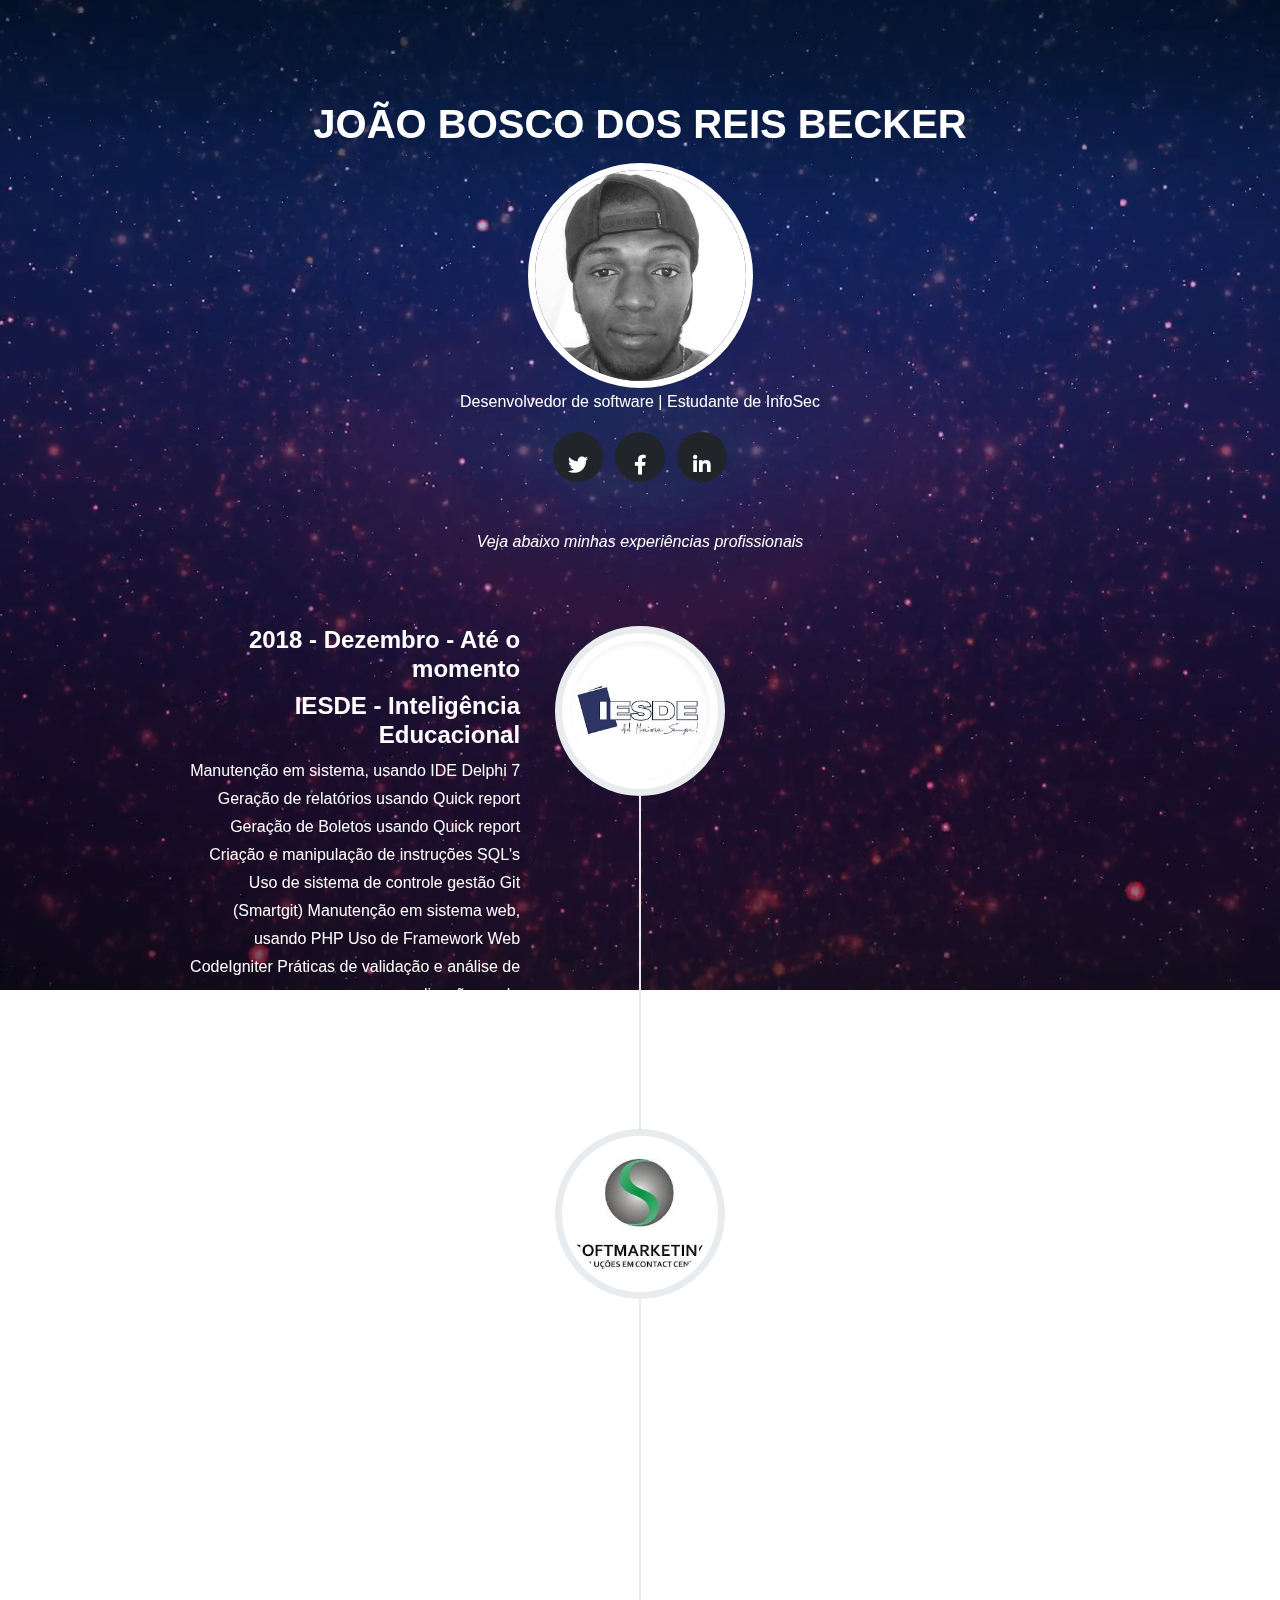
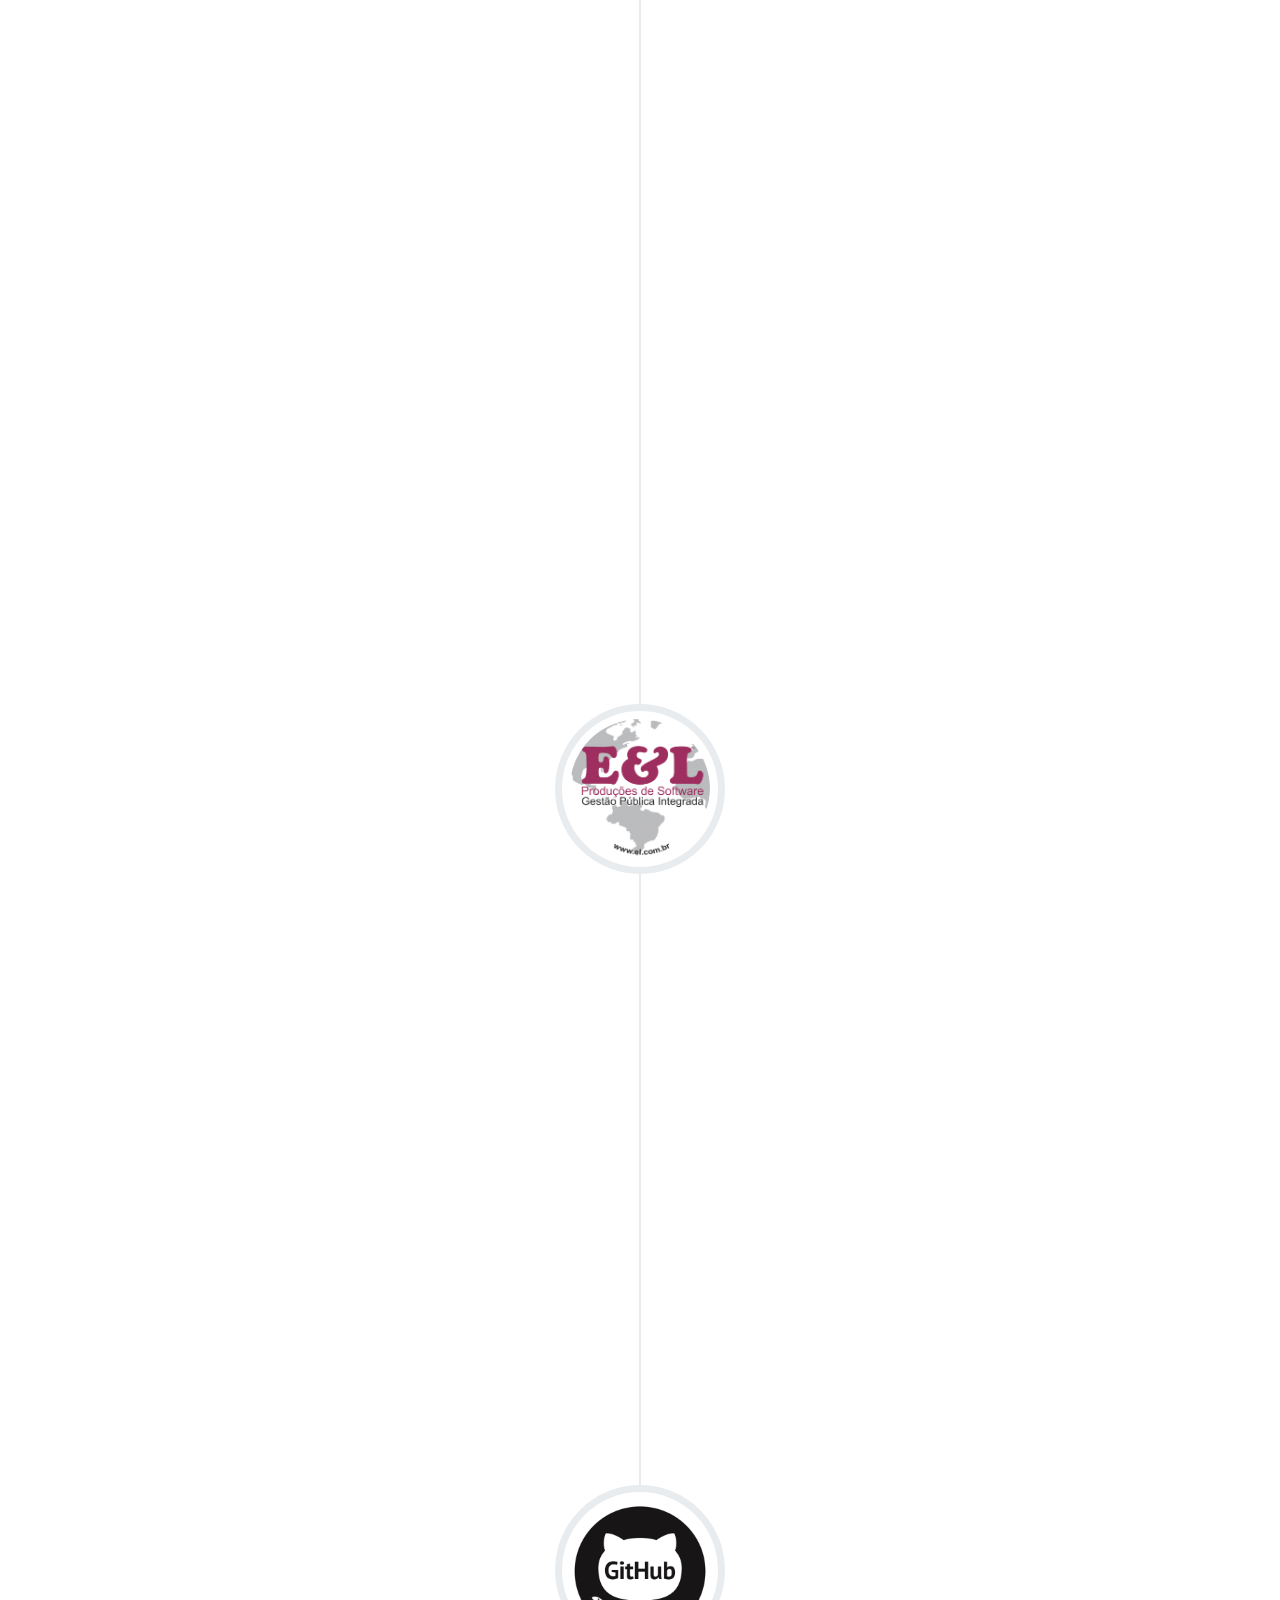
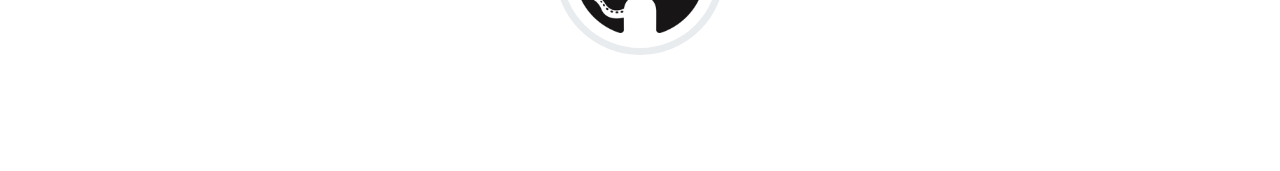
==== index.html @ b0218249 "Adicionando licença" ====
<!DOCTYPE html>
<html lang="pt-br">

<head>
    <title>Experiências profissionais </title>
    <meta charset="UTF-8">
    <meta name="viewport" content="width=device-width, initial-scale=1.0">
    <meta http-equiv="X-UA-Compatible" content="ie=edge">
    <meta name="description" content="Site sobre experiências profissionais sobre João Bosco">
    <meta name="keywords" content="Joao Bosco, boscobecker, @boscobecker, joão bosco dos reis becker, dev, infosec">
    <meta name="robots" content="index, follow">
    <meta name="revisit-after" content="1 day">
    <meta name="language" content="Portuguese">
    <meta name="generator" content="N/A">
    <meta http-equiv="Content-Type" content="text/html; charset=utf-8">
    <link rel="stylesheet" href="style.css">
    <script type="text/javascript" src="file.js"></script>
</head>
<body>
    <video id="_bgvid" playsinline autoplay muted loop>
        <source src="video.mp4" type="video/mp4">
        <source src="video.webm" type="video/webm">
    </video>
    <section class="page-section" id="about">
        <div class="container">
            <div class="row">
                <div class="col-lg-12 text-center">
                    <h2 class="section-heading text-uppercase">João Bosco dos Reis Becker</h2>
                    <div class="team-member">
                        <img class="mx-auto rounded-circle" src="imagem.jpg" alt="">
                        <p class="text-muted">Desenvolvedor de software | Estudante de InfoSec</p>
                        <ul class="list-inline social-buttons">
                            <li class="list-inline-item">
                                <a href="https://www.twitter.com/boscobecker" target="_blank" rel="noopener noreferrer">
                                    <i class="fab fa-twitter"></i>
                                </a>
                            </li>
                            <li class="list-inline-item social-buttons_Face">
                                <a href="https://www.facebook.com/boscobecker" target="_blank"
                                    rel="noopener noreferrer">
                                    <i class="fab fa-facebook-f"></i>
                                </a>
                            </li>
                            <li class="list-inline-item">
                                <a href="https://linkedin.com/in/boscobecker/" target="_blank"
                                    rel="noopener noreferrer">
                                    <i class="fab fa-linkedin-in"></i>
                                </a>
                            </li>
                        </ul>
                    </div>
                    <h3 class="section-subheading text-muted">Veja abaixo minhas experiências profissionais</h3>
                </div>
            </div>
            <div class="row">
                <div class="col-lg-12">
                    <ul class="timeline">
                        <li>
                            <div class="timeline-image">
                                <a href="http://www.iesde.com.br" target="_blank" rel="noopener noreferrer">
                                    <img class="rounded-circle img-fluid" src="iesde.jpg" alt="IESDE">
                                </a>
                            </div>
                            <div class="timeline-panel">
                                <div class="timeline-heading">
                                    <h4>2018 - Dezembro - Até o momento</h4>
                                    <h4 class="subheading">IESDE - Inteligência Educacional</h4>
                                </div>
                                <div class="timeline-body">
                                    <p class="text-muted">
                                        Manutenção em sistema, usando IDE Delphi 7
                                        Geração de relatórios usando Quick report
                                        Geração de Boletos usando Quick report
                                        Criação e manipulação de instruções SQL's
                                        Uso de sistema de controle gestão Git (Smartgit)
                                        Manutenção em sistema web, usando PHP
                                        Uso de Framework Web CodeIgniter
                                        Práticas de validação e análise de segurança nas
                                        aplicações web.
                                    </p>
                                </div>
                            </div>
                        </li>
                        <li class="timeline-inverted">
                            <div class="timeline-image">
                                <a href="http://www.softmarketing.com.br/" target="_blank" rel="noopener noreferrer">
                                    <img class="rounded-circle img-fluid" src="soft.jpg" alt="">
                                </a>
                            </div>
                            <div class="timeline-panel">
                                <div class="timeline-heading">
                                    <h4>2018 Fevereiro - Novembro </h4>
                                    <h4 class="subheading">SoftMarketing Comunicação e Informação Ltda</h4>
                                </div>
                                <div class="timeline-body">
                                    <p class="text-muted">
                                        Técnico de Informática Nível I (Promoção)<br><br>
                                        Período: Junho de 2018 – Novembro de 2018
                                        Localidade Curitiba e Região, Brasil
                                        Uso do GLPI como ferramentas de registro das atividades.
                                        Instalação de ramais virtuais/Físicos VOIP/PoE
                                        Configuração/instalação de ramais virtuais, tais como:
                                        NCALL, Vonix, EyeBeam, X-lite, Nphone.
                                        Montagem e manutenção de computadores.

                                        <br> <br>

                                        SP Técnico Nivel I COPEL Telecom (Promoção) <br>
                                        Período: Abril de 2018 – Maio de 2018
                                        Localidade Curitiba e Região, Brasil
                                        Ligação Ativa
                                        Configuração de ONT/Modem
                                        Análise de Performance de tráfego de internet
                                        Configuração WiFi: 2.4 GHZ e 5.0 GZH
                                        Configuração DNS
                                        Configuração DHCP
                                        Configuração IPV4 e IPV6
                                        Funcionamento e análise CGNAT - (Carrier Grade Network Address Translation)
                                        Análise/consultoria de melhora de Tráfego em ambientes com uso de Wifi
                                        Visualizar menos.


                                        Agente de Call Center - COPEL Telecom (Promoção)<br><br>
                                        Período: Fevereiro de 2018 – Março de 2018
                                        Atendimento ao cliente, Venda de pacotes Internet
                                        Fraseologias adequadas termos telefônicos
                                        Atendimento via URA
                                        Desenvolvimento de Ordem's de Servicos
                                        Bom atendimento com cordialidade e boa dicção
                                        Uso de sistema CIS/ERP.
                                    </p>
                                </div>
                            </div>
                        </li>
                        <li>
                            <div class="timeline-image">
                                <a href="http://www.el.com.br/" target="_blank" rel="noopener noreferrer">
                                    <img class="rounded-circle img-fluid" src="el.png" alt="">
                                </a>
                            </div>
                            <div class="timeline-panel">
                                <div class="timeline-heading">
                                    <h4>2011 - 2017</h4>
                                    <h4 class="subheading">E&L produções de Software</h4>
                                </div>
                                <div class="timeline-body">
                                    <p class="text-muted">
                                        Trabalhando com sistemas ERP há no desenvolvimento de competências:
                                        Usando como IDE’s tais como: Delphi 7, 2006, 2010, XE1, XE2
                                        Experiência em criação de relatórios usando ReportBuilder,
                                        Rave reports e FastReports
                                        Experiência com uso de componentes tais como:
                                        Unidac, DevExpress, Jedi, ACBr e outros
                                        Atuando como teste e validação na liberação de novos executáveis.
                                        Dashboards usando + Business Intelligence BI
                                        Controle de Versão GIT, usando como front-end Smargit
                                        Análises de Transações de SGDB's Server-side/Cliente-side
                                        SGBD Firebird usando front end (IBExpert, MS manager),
                                        SGBD SQL Server 2005, SQL Server 2008 r2, SQL Server 2012,
                                        SQL Server 2014, SQLServer 2017
                                        SGBD PostgreSQL 8.3 todas as versões
                                        SGBD SQLITE todas as versões.
                                        Experiência em desenvolvimento de sites usando HTML5, CSS3, JavaScript,
                                        Bootstrap.
                                    </p>
                                </div>
                            </div>
                        </li>

                        <li class="timeline-inverted github">
                            <div class="timeline-image">
                                <a href="https://www.github.com/boscobecker" target="_blank" rel="noopener noreferrer">
                                    <img class="rounded-circle img-fluid" src="github.gif" alt="GitHub">
                                </a>
                            </div>
                        </li>

                    </ul>
                </div>
            </div>
        </div>
    </section>
</body>

</html>
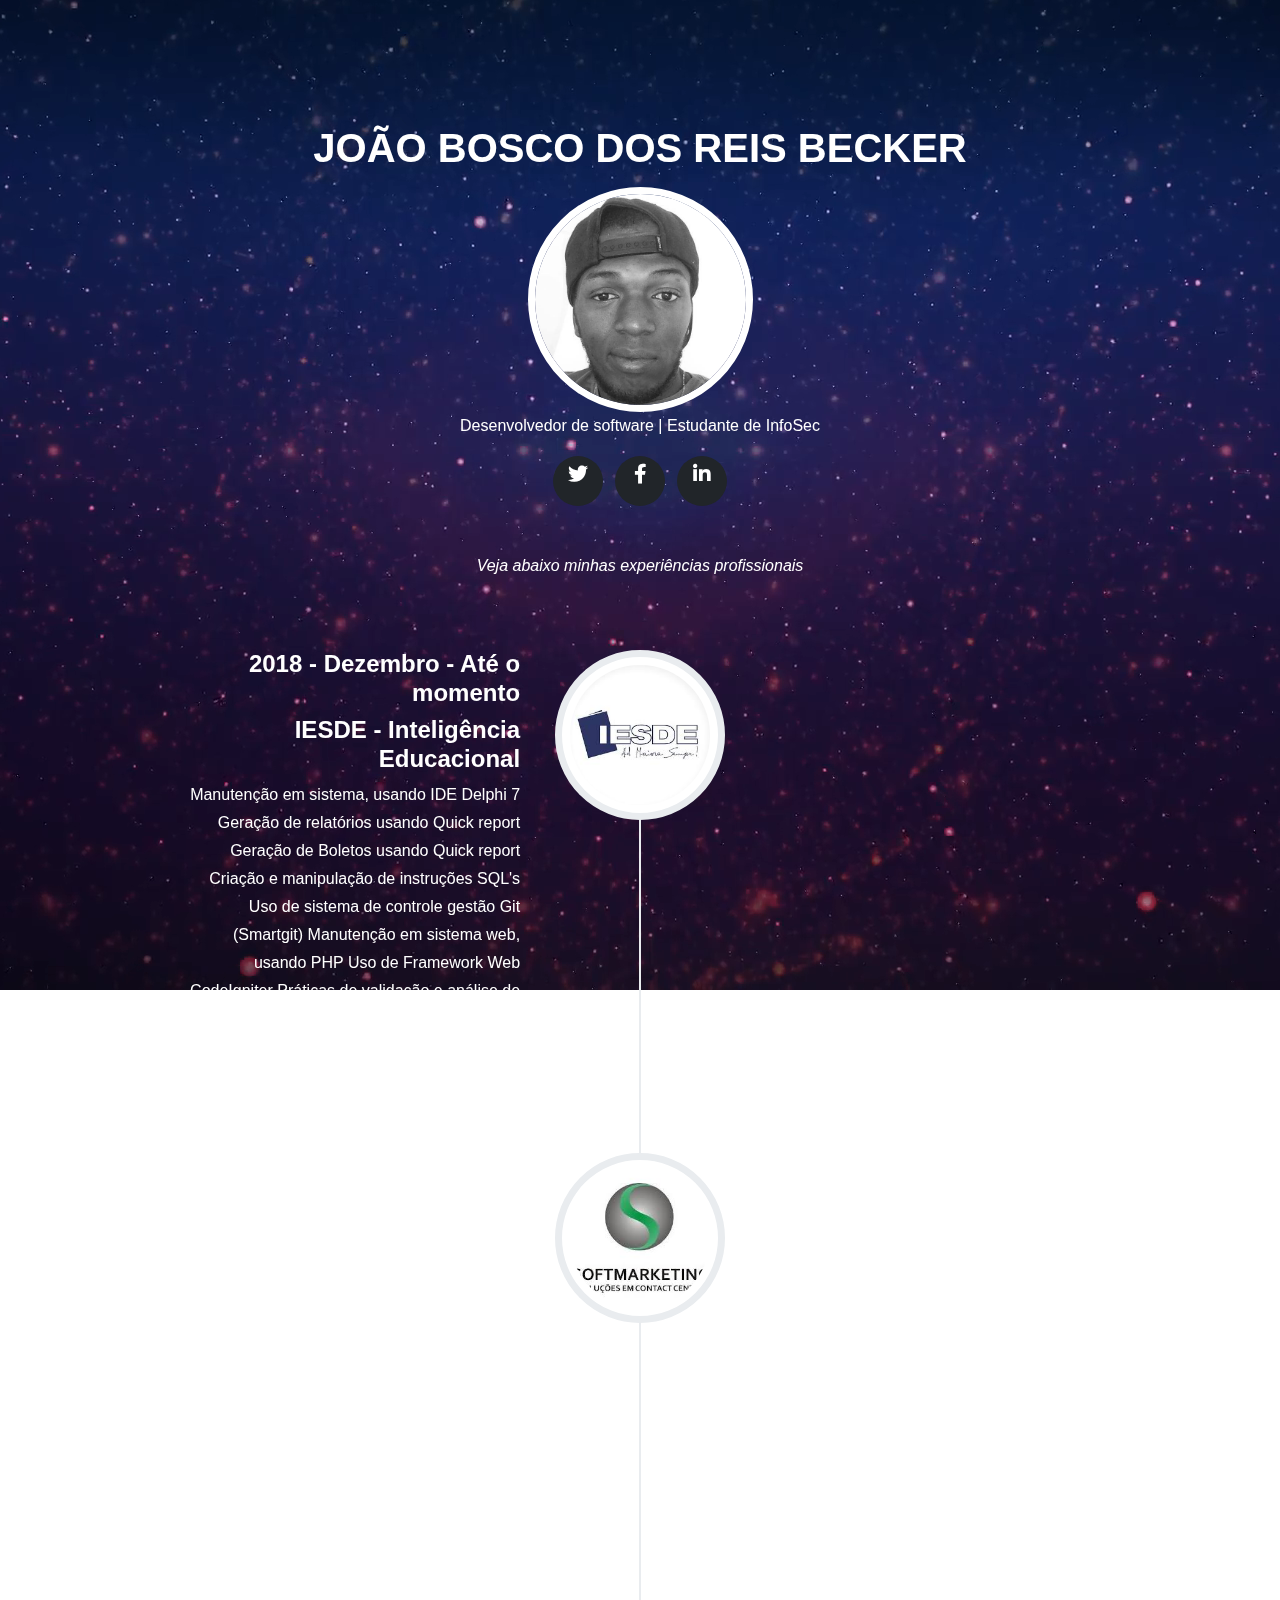
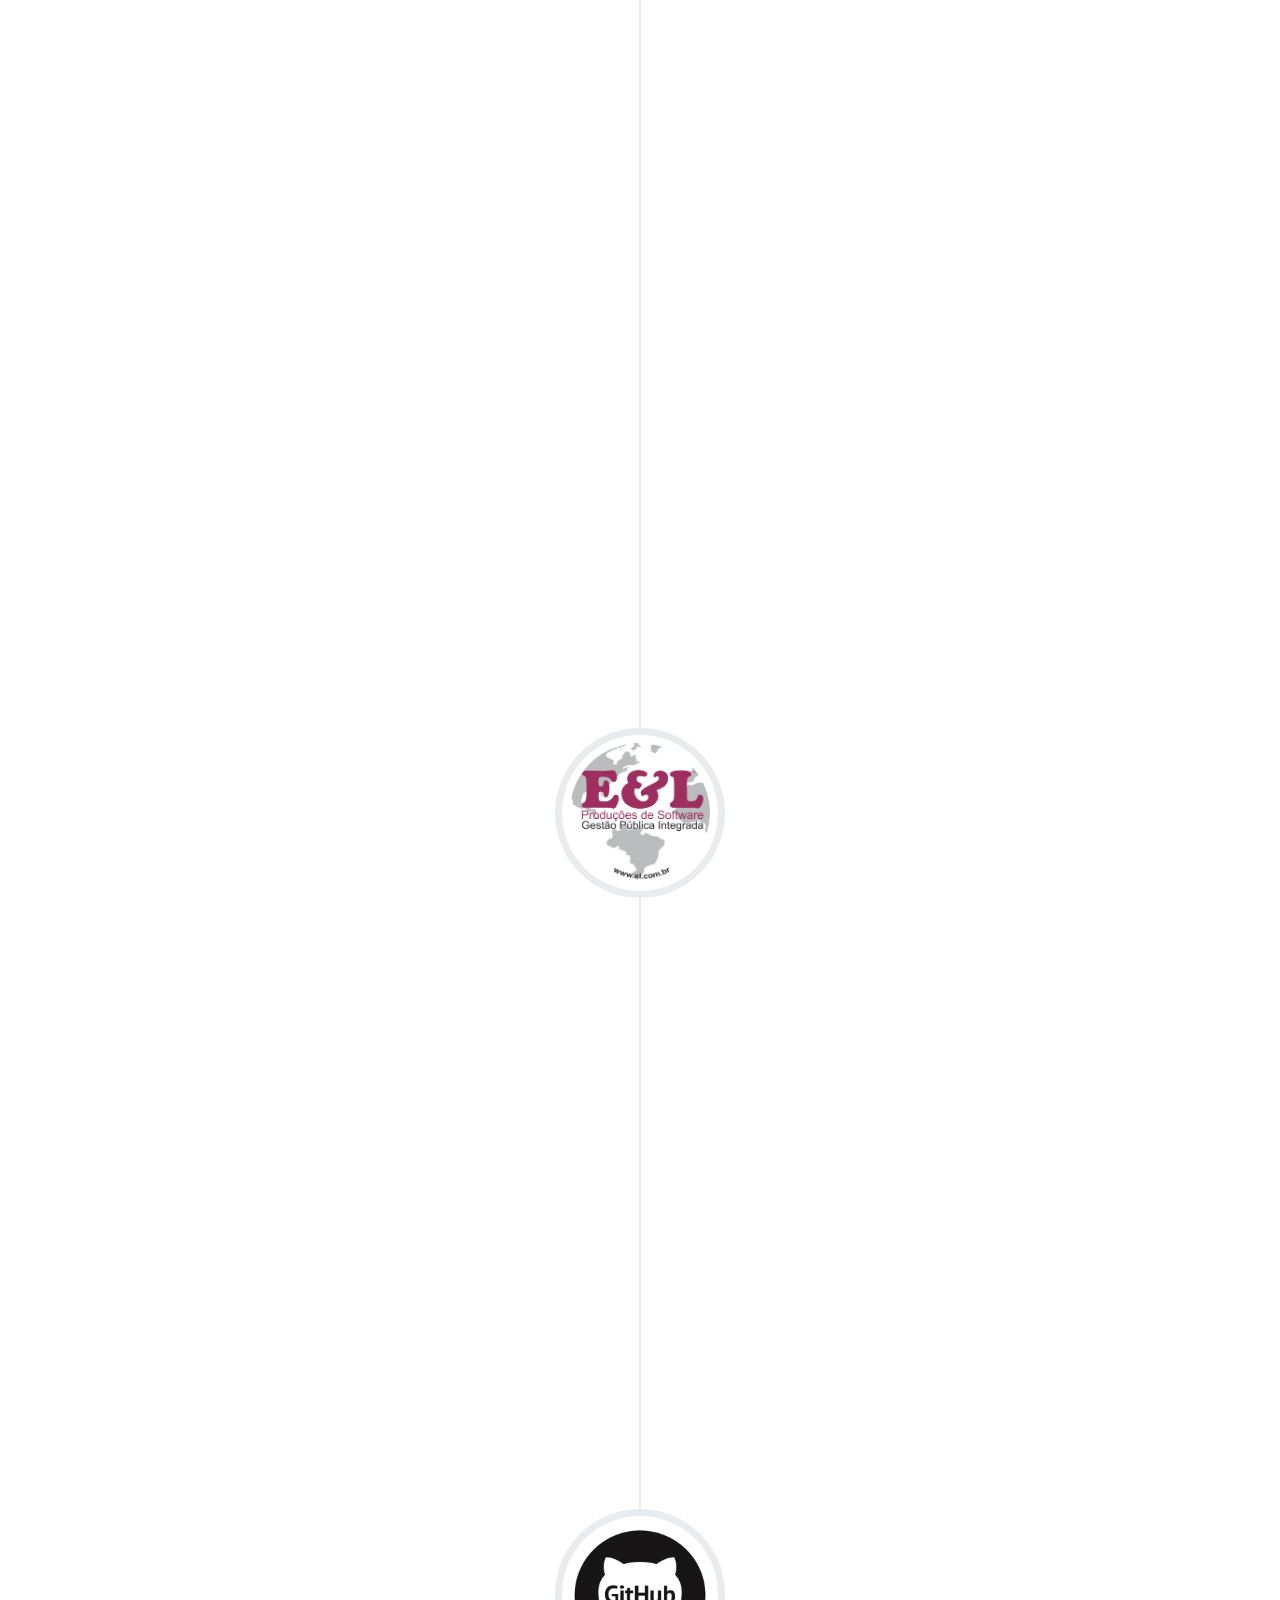
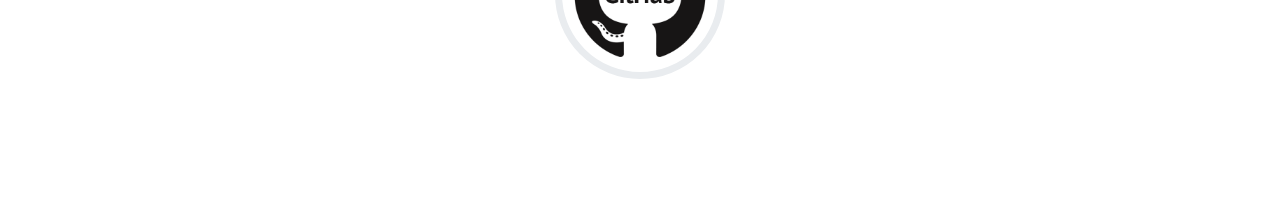
==== commit c8db780c: "retirando js não usando e adicionando footer" ====
--- a/index.html
+++ b/index.html
@@ -1,3 +1,10 @@
+<!--
+/*!
+* João bosco dos Reis Becker
+* Powered by @boscobecker - 2019
+*  Licensed under MIT (https://github.com/BoscoBecker/boscobecker.github.io)
+*/
+-->unio
 <!DOCTYPE html>
 <html lang="pt-br">
 
@@ -170,16 +177,18 @@
                         <li class="timeline-inverted github">
                             <div class="timeline-image">
                                 <a href="https://www.github.com/boscobecker" target="_blank" rel="noopener noreferrer">
-                                    <img class="rounded-circle img-fluid" src="github.gif" alt="GitHub">
+                                    <img class="rounded-circle img-fluid " src="github.gif" alt="GitHub">
                                 </a>
                             </div>
                         </li>
-
                     </ul>
+                    <footer id="footer" >Powered by BoscoBecker - 2019</footer>
                 </div>
             </div>
         </div>
-    </section>
+    </section>   
+
 </body>
 
+
 </html>--- a/style.css
+++ b/style.css
@@ -3,6 +3,23 @@
 * Powered by @boscobecker - 2019
 *  Licensed under MIT (https://github.com/BoscoBecker/boscobecker.github.io)
 */
+
+
+#footer{
+    display: table;
+    text-align: center;
+    margin-left: auto;
+    margin-right: auto;
+    color: white;
+
+}
+
+.zoom-effect-container:hover .image-card img {
+    -webkit-transform: scale(1.08);
+    transform: scale(1.08);
+  }
+  
+
 
 ::-webkit-scrollbar {
     width: 12px;
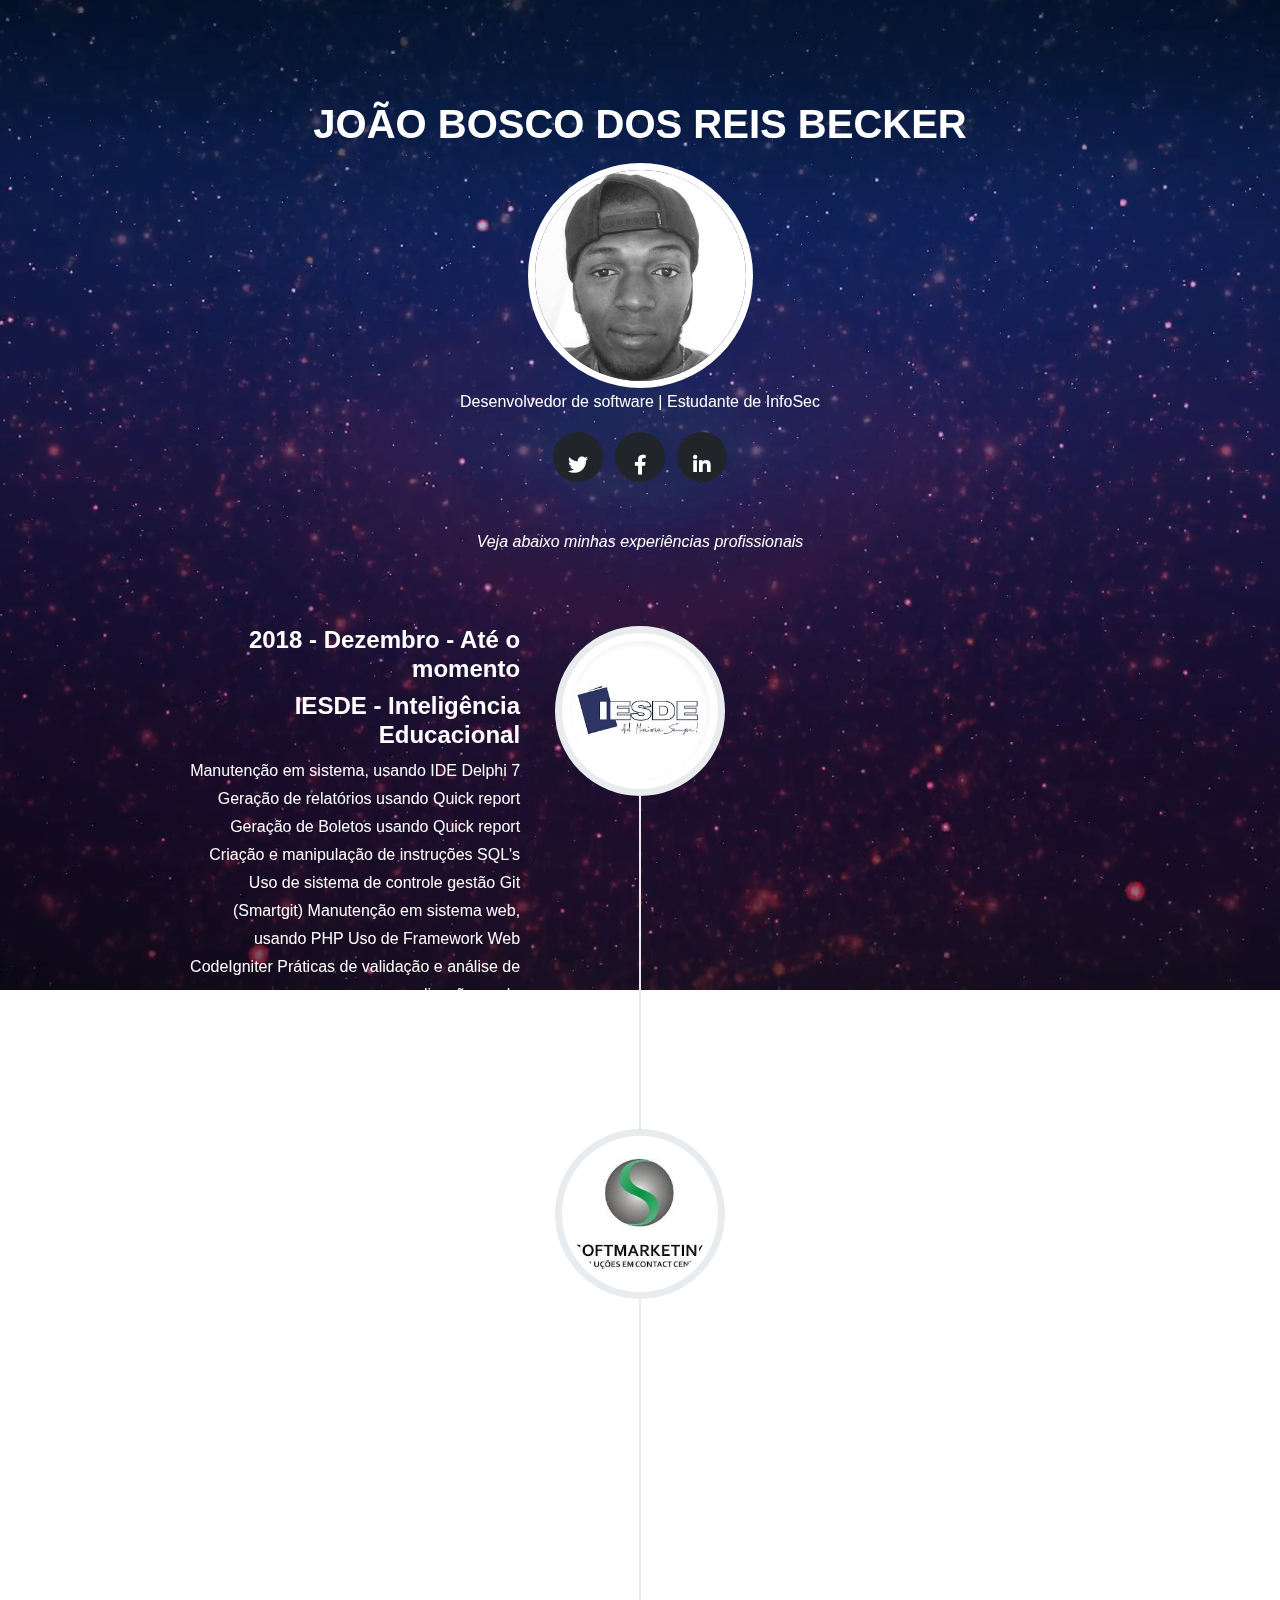
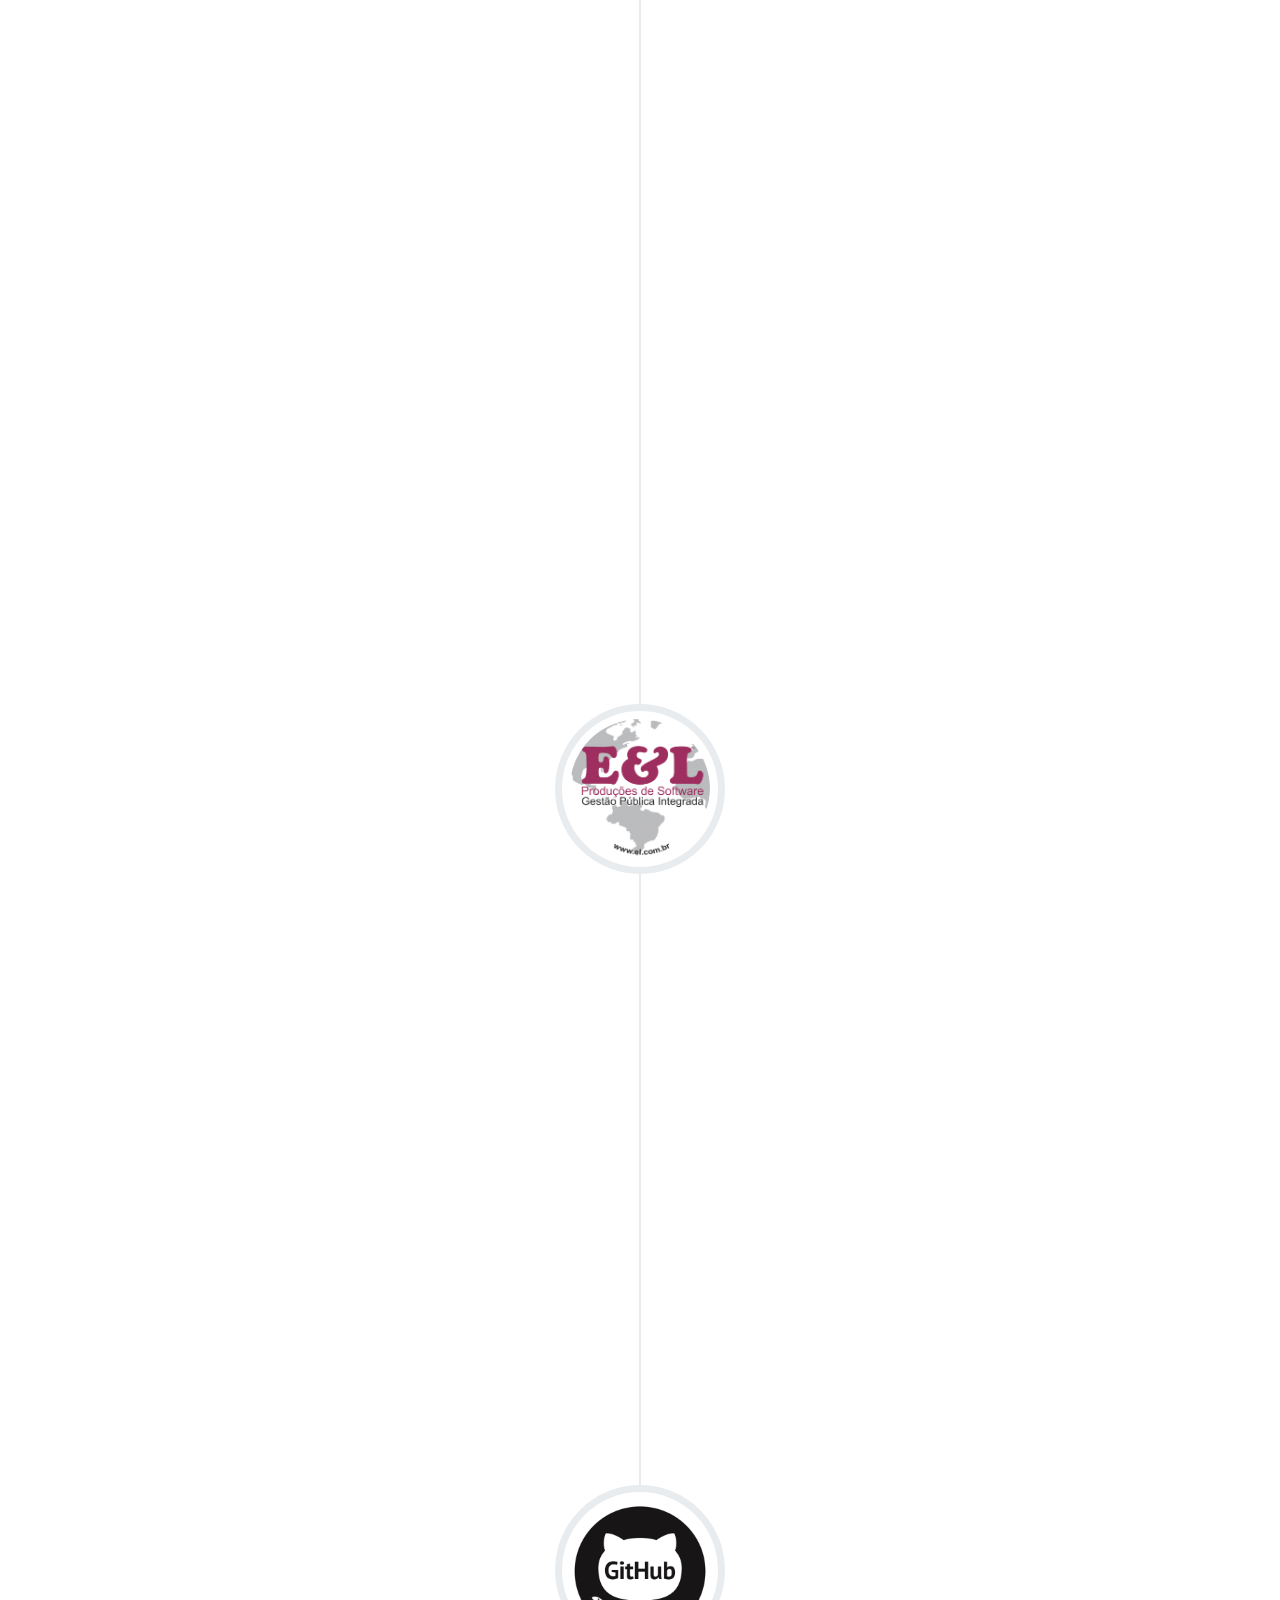
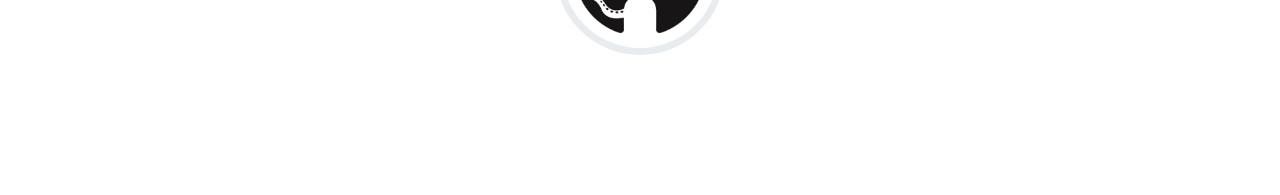
==== commit 5b3a9848: "melhoria, removendo video.webm" ====
--- a/index.html
+++ b/index.html
@@ -4,7 +4,7 @@
 * Powered by @boscobecker - 2019
 *  Licensed under MIT (https://github.com/BoscoBecker/boscobecker.github.io)
 */
--->unio
+-->
 <!DOCTYPE html>
 <html lang="pt-br">
 
@@ -23,10 +23,10 @@
     <link rel="stylesheet" href="style.css">
     <script type="text/javascript" src="file.js"></script>
 </head>
+
 <body>
     <video id="_bgvid" playsinline autoplay muted loop>
         <source src="video.mp4" type="video/mp4">
-        <source src="video.webm" type="video/webm">
     </video>
     <section class="page-section" id="about">
         <div class="container">
@@ -182,13 +182,11 @@
                             </div>
                         </li>
                     </ul>
-                    <footer id="footer" >Powered by BoscoBecker - 2019</footer>
+                    <footer id="footer"> Powered by BoscoBecker - 2019</footer>
                 </div>
             </div>
         </div>
-    </section>   
-
+    </section>
 </body>
 
-
 </html>--- a/style.css
+++ b/style.css
@@ -11,14 +11,7 @@
     margin-left: auto;
     margin-right: auto;
     color: white;
-
-}
-
-.zoom-effect-container:hover .image-card img {
-    -webkit-transform: scale(1.08);
-    transform: scale(1.08);
-  }
-  
+}
 
 
 ::-webkit-scrollbar {
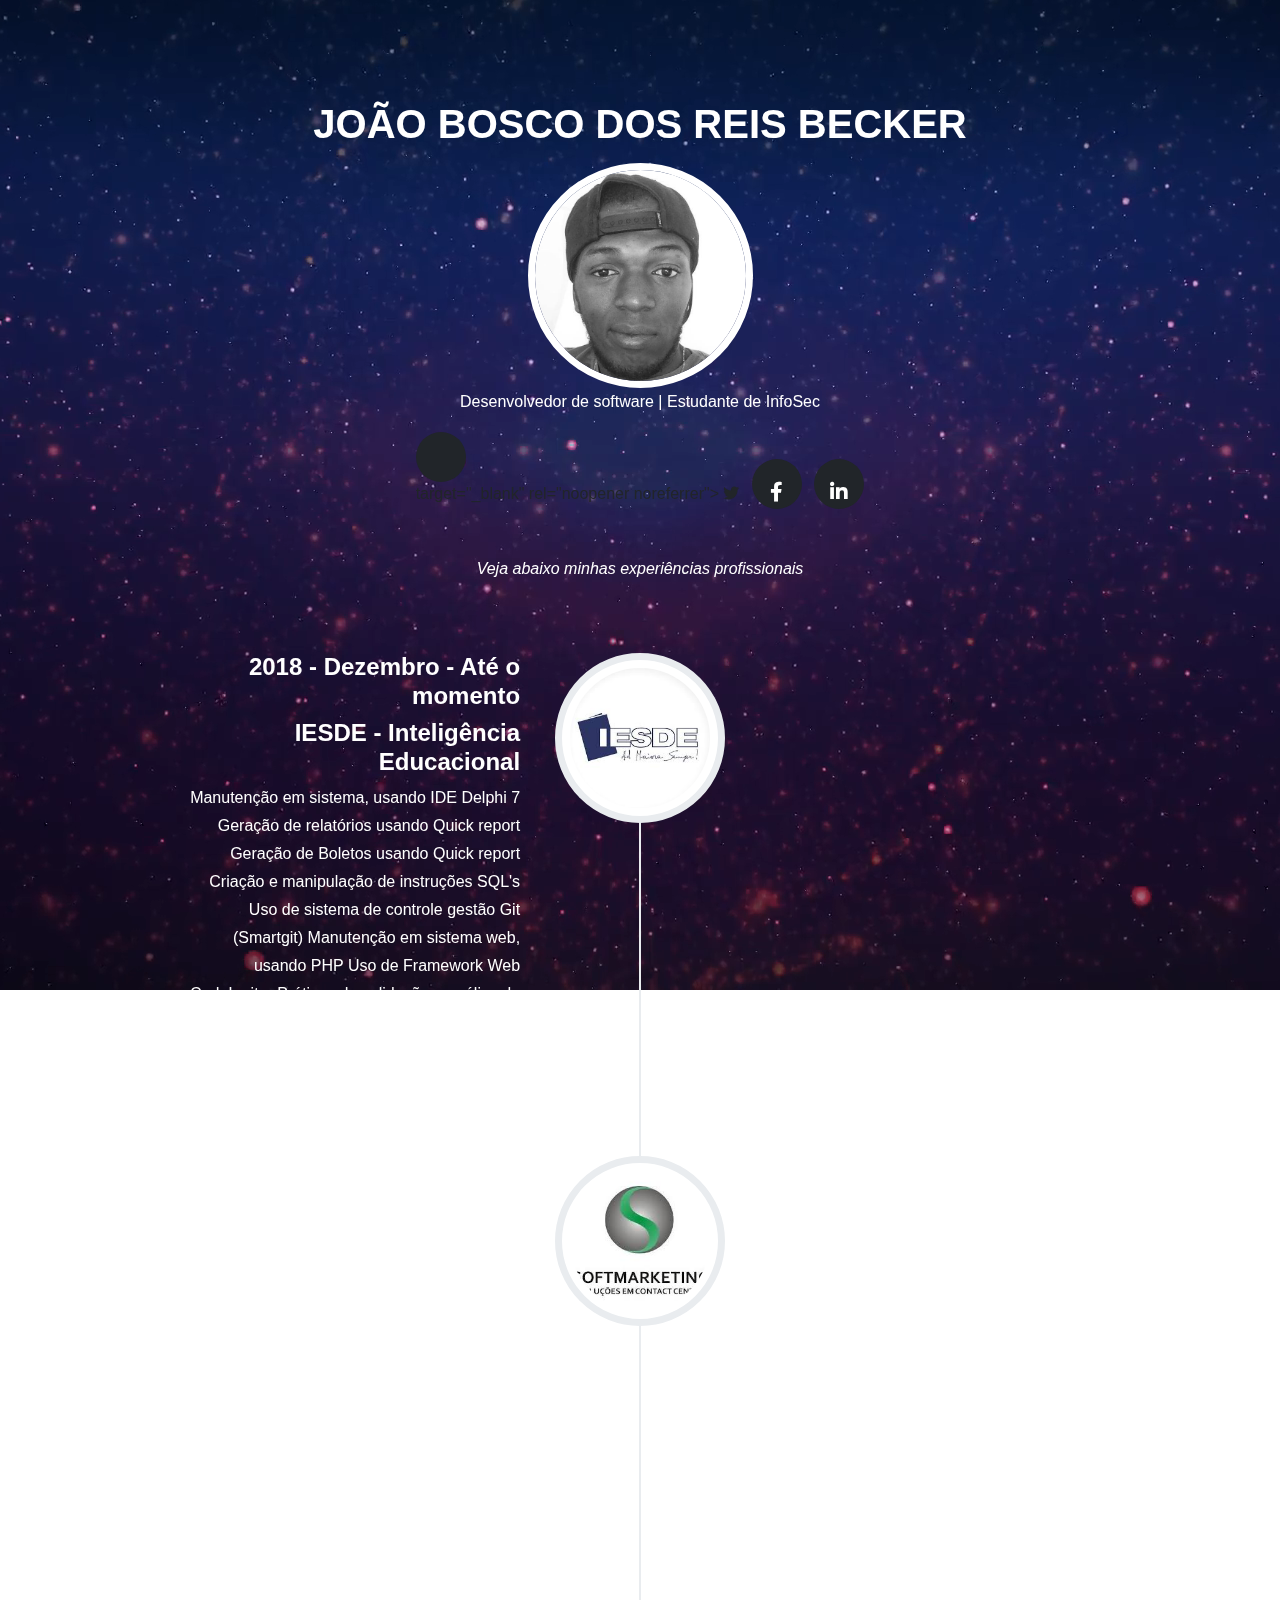
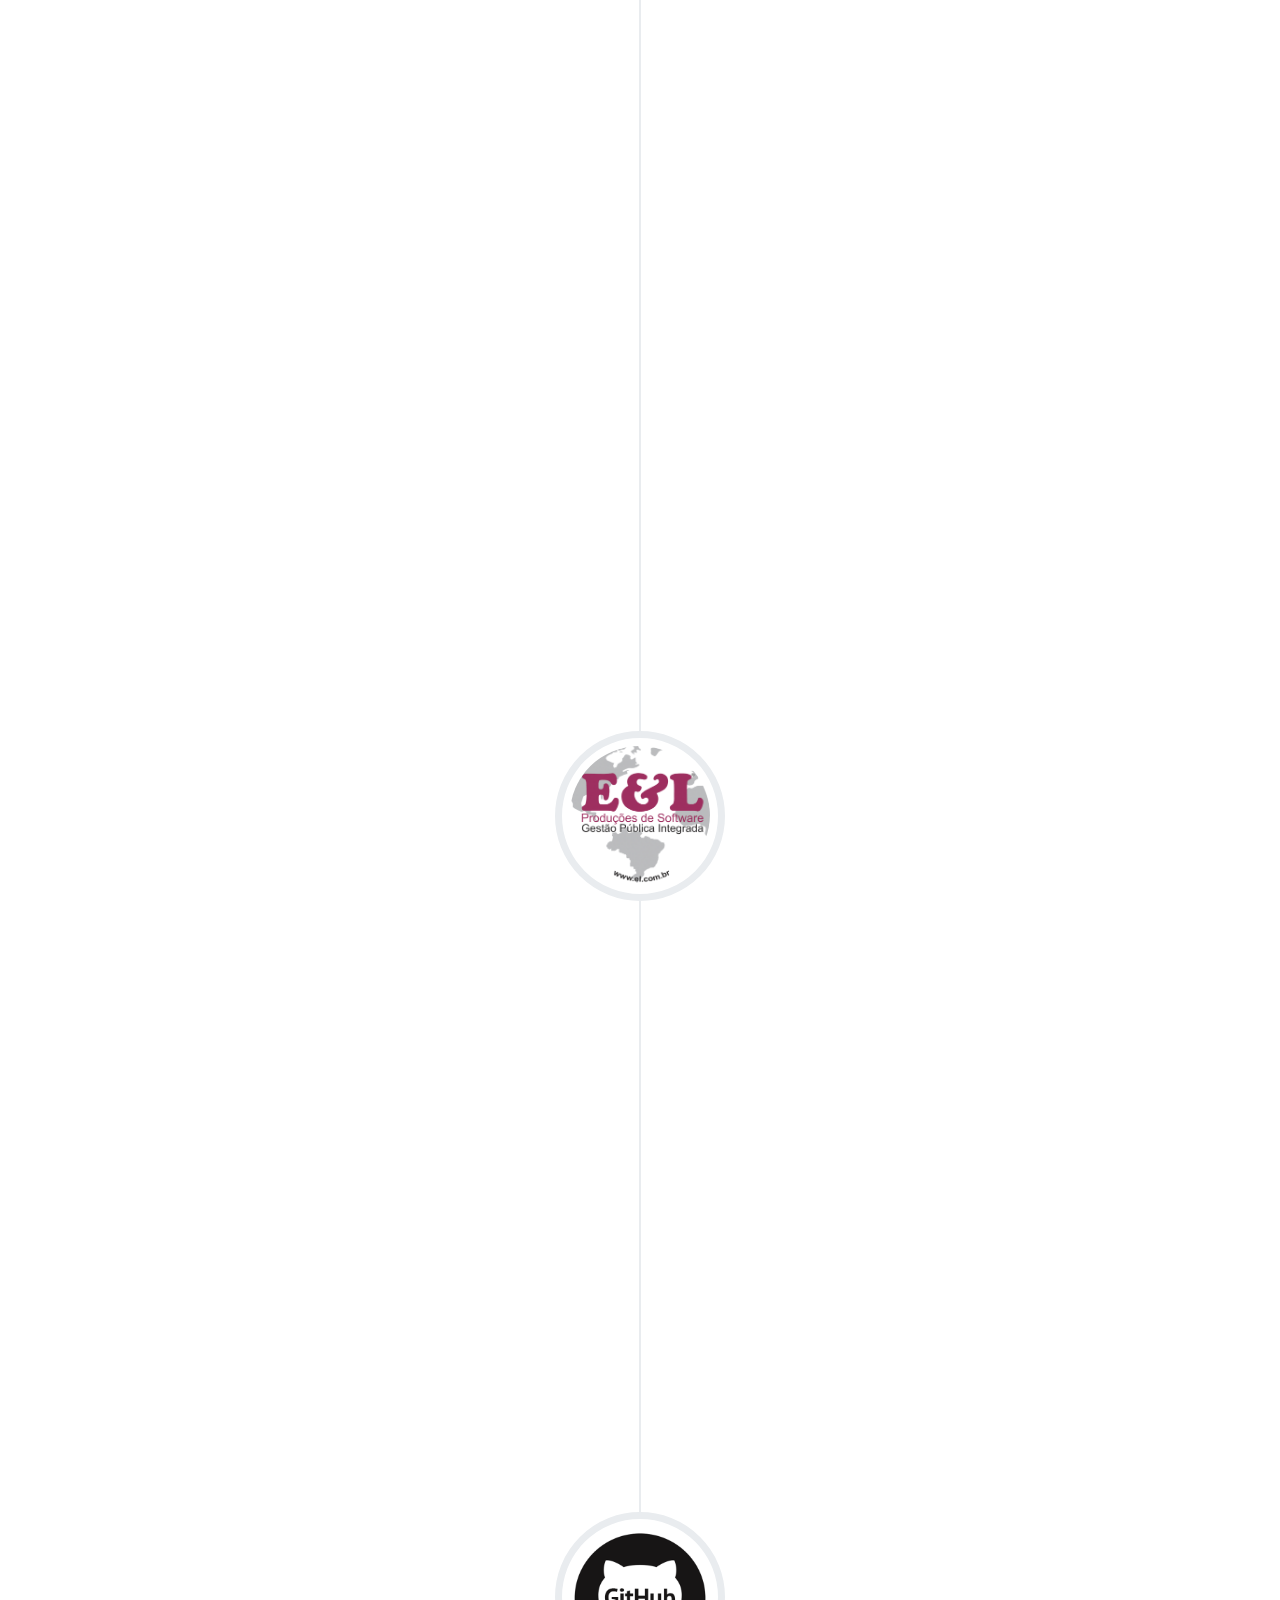
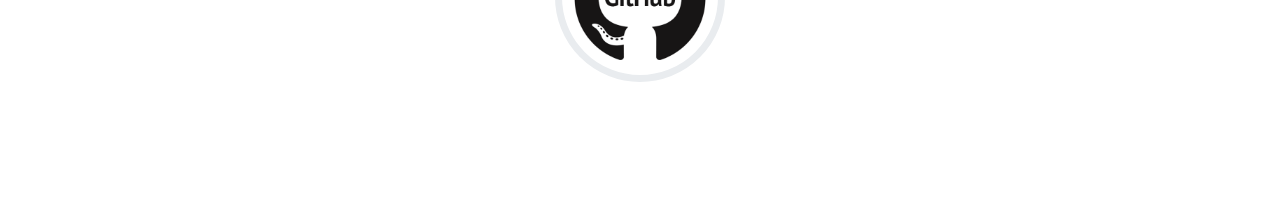
==== commit 1380824d: "testando audits" ====
--- a/index.html
+++ b/index.html
@@ -38,7 +38,7 @@
                         <p class="text-muted">Desenvolvedor de software | Estudante de InfoSec</p>
                         <ul class="list-inline social-buttons">
                             <li class="list-inline-item">
-                                <a href="https://www.twitter.com/boscobecker" target="_blank" rel="noopener noreferrer">
+                                <a href="https://www.twitter.com/boscobecker" aria-label="Meu twitter"></a>target="_blank" rel="noopener noreferrer">
                                     <i class="fab fa-twitter"></i>
                                 </a>
                             </li>
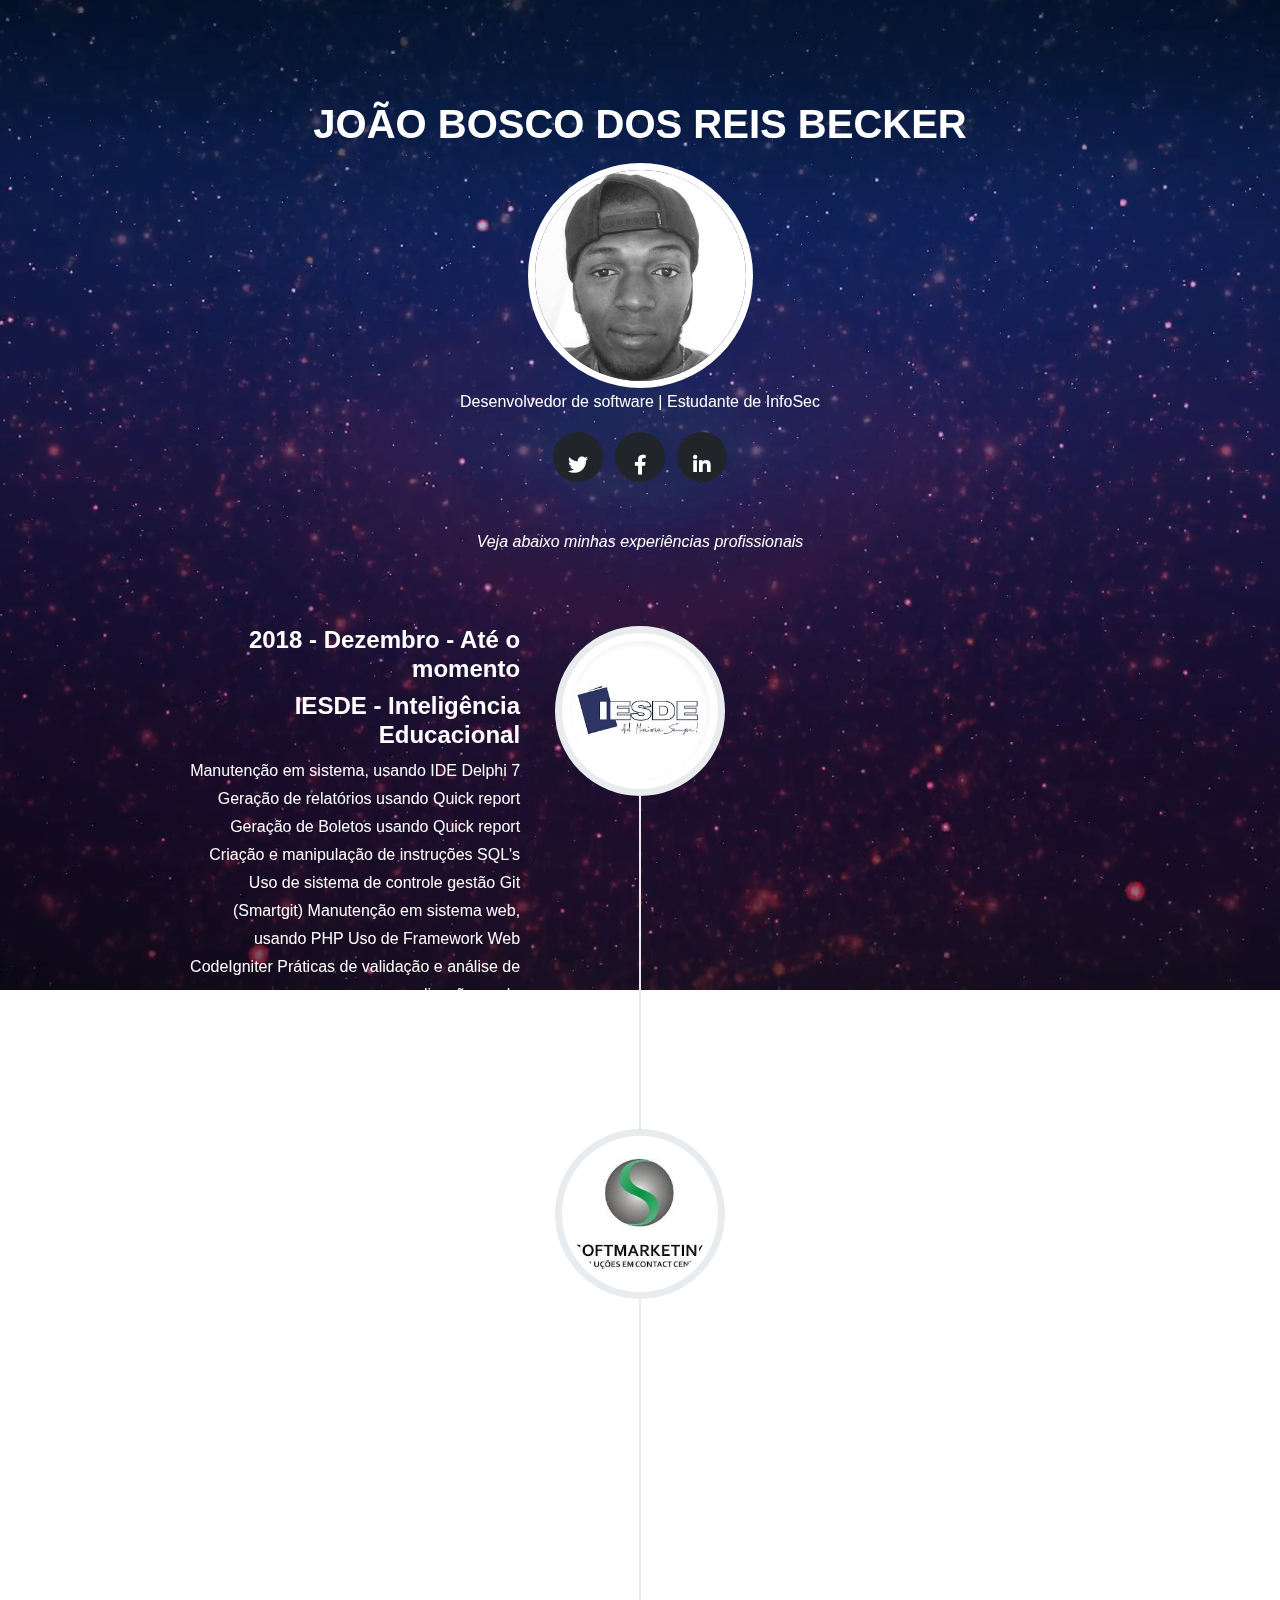
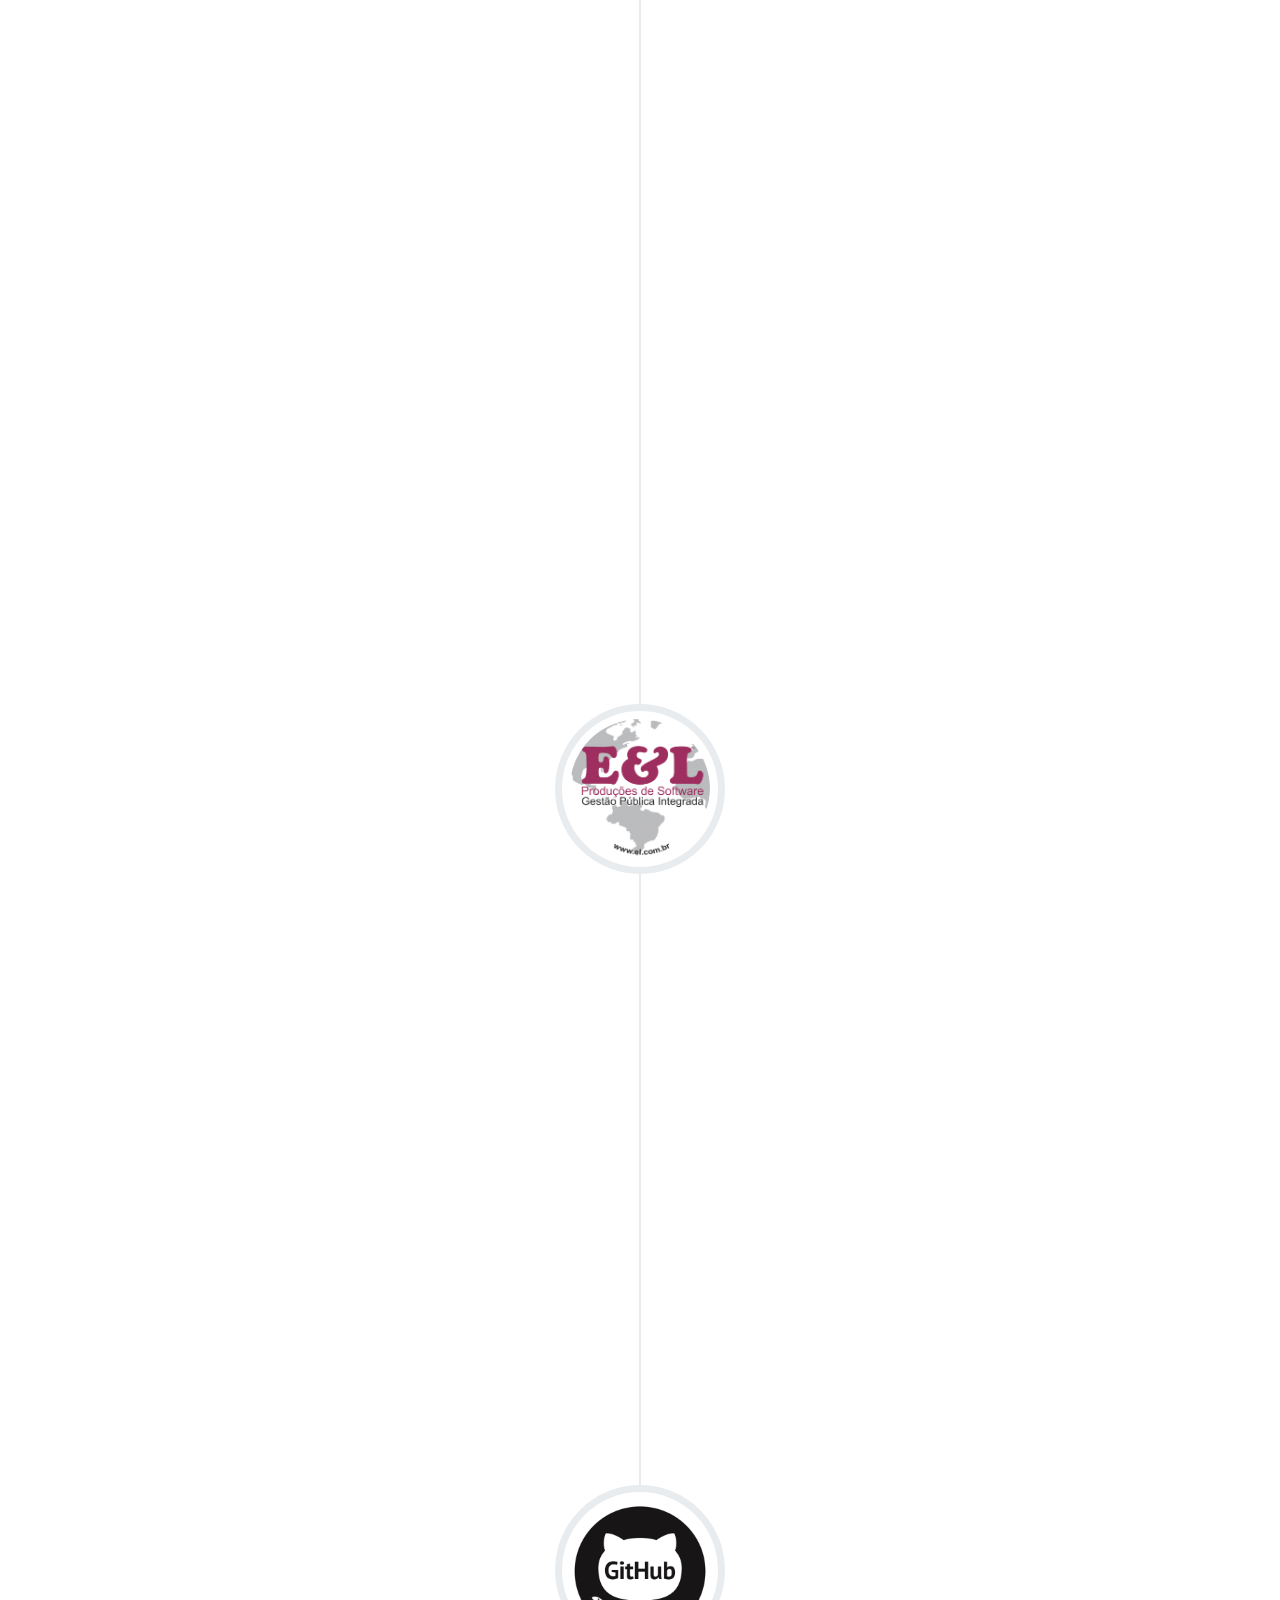
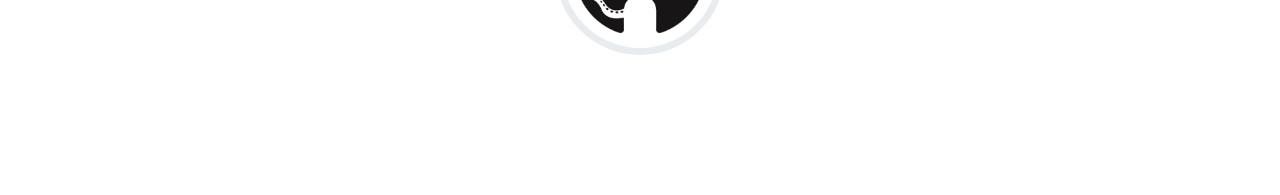
==== commit 93d48172: "Adicionando Arial Label" ====
--- a/index.html
+++ b/index.html
@@ -38,18 +38,18 @@
                         <p class="text-muted">Desenvolvedor de software | Estudante de InfoSec</p>
                         <ul class="list-inline social-buttons">
                             <li class="list-inline-item">
-                                <a href="https://www.twitter.com/boscobecker" aria-label="Meu twitter"></a>target="_blank" rel="noopener noreferrer">
+                                <a href="https://www.twitter.com/boscobecker" aria-label="Meu twitter" target="_blank" rel="noopener noreferrer">
                                     <i class="fab fa-twitter"></i>
                                 </a>
                             </li>
                             <li class="list-inline-item social-buttons_Face">
-                                <a href="https://www.facebook.com/boscobecker" target="_blank"
+                                <a href="https://www.facebook.com/boscobecker" aria-label="Meu Facebook" target="_blank"
                                     rel="noopener noreferrer">
                                     <i class="fab fa-facebook-f"></i>
                                 </a>
                             </li>
                             <li class="list-inline-item">
-                                <a href="https://linkedin.com/in/boscobecker/" target="_blank"
+                                <a href="https://linkedin.com/in/boscobecker/" aria-label="Meu Linkedin" target="_blank"
                                     rel="noopener noreferrer">
                                     <i class="fab fa-linkedin-in"></i>
                                 </a>
@@ -64,7 +64,7 @@
                     <ul class="timeline">
                         <li>
                             <div class="timeline-image">
-                                <a href="http://www.iesde.com.br" target="_blank" rel="noopener noreferrer">
+                                <a href="http://www.iesde.com.br" aria-label="Link da IESDE" target="_blank" rel="noopener noreferrer">
                                     <img class="rounded-circle img-fluid" src="iesde.jpg" alt="IESDE">
                                 </a>
                             </div>
@@ -90,7 +90,7 @@
                         </li>
                         <li class="timeline-inverted">
                             <div class="timeline-image">
-                                <a href="http://www.softmarketing.com.br/" target="_blank" rel="noopener noreferrer">
+                                <a href="http://www.softmarketing.com.br/" aria-label="Link da SoftMarketing" target="_blank" rel="noopener noreferrer">
                                     <img class="rounded-circle img-fluid" src="soft.jpg" alt="">
                                 </a>
                             </div>
@@ -141,7 +141,7 @@
                         </li>
                         <li>
                             <div class="timeline-image">
-                                <a href="http://www.el.com.br/" target="_blank" rel="noopener noreferrer">
+                                <a href="http://www.el.com.br/" aria-label="Link da E&L" target="_blank" rel="noopener noreferrer">
                                     <img class="rounded-circle img-fluid" src="el.png" alt="">
                                 </a>
                             </div>
@@ -176,7 +176,7 @@
 
                         <li class="timeline-inverted github">
                             <div class="timeline-image">
-                                <a href="https://www.github.com/boscobecker" target="_blank" rel="noopener noreferrer">
+                                <a href="https://www.github.com/boscobecker" aria-label="Link da GitHub" target="_blank" rel="noopener noreferrer">
                                     <img class="rounded-circle img-fluid " src="github.gif" alt="GitHub">
                                 </a>
                             </div>
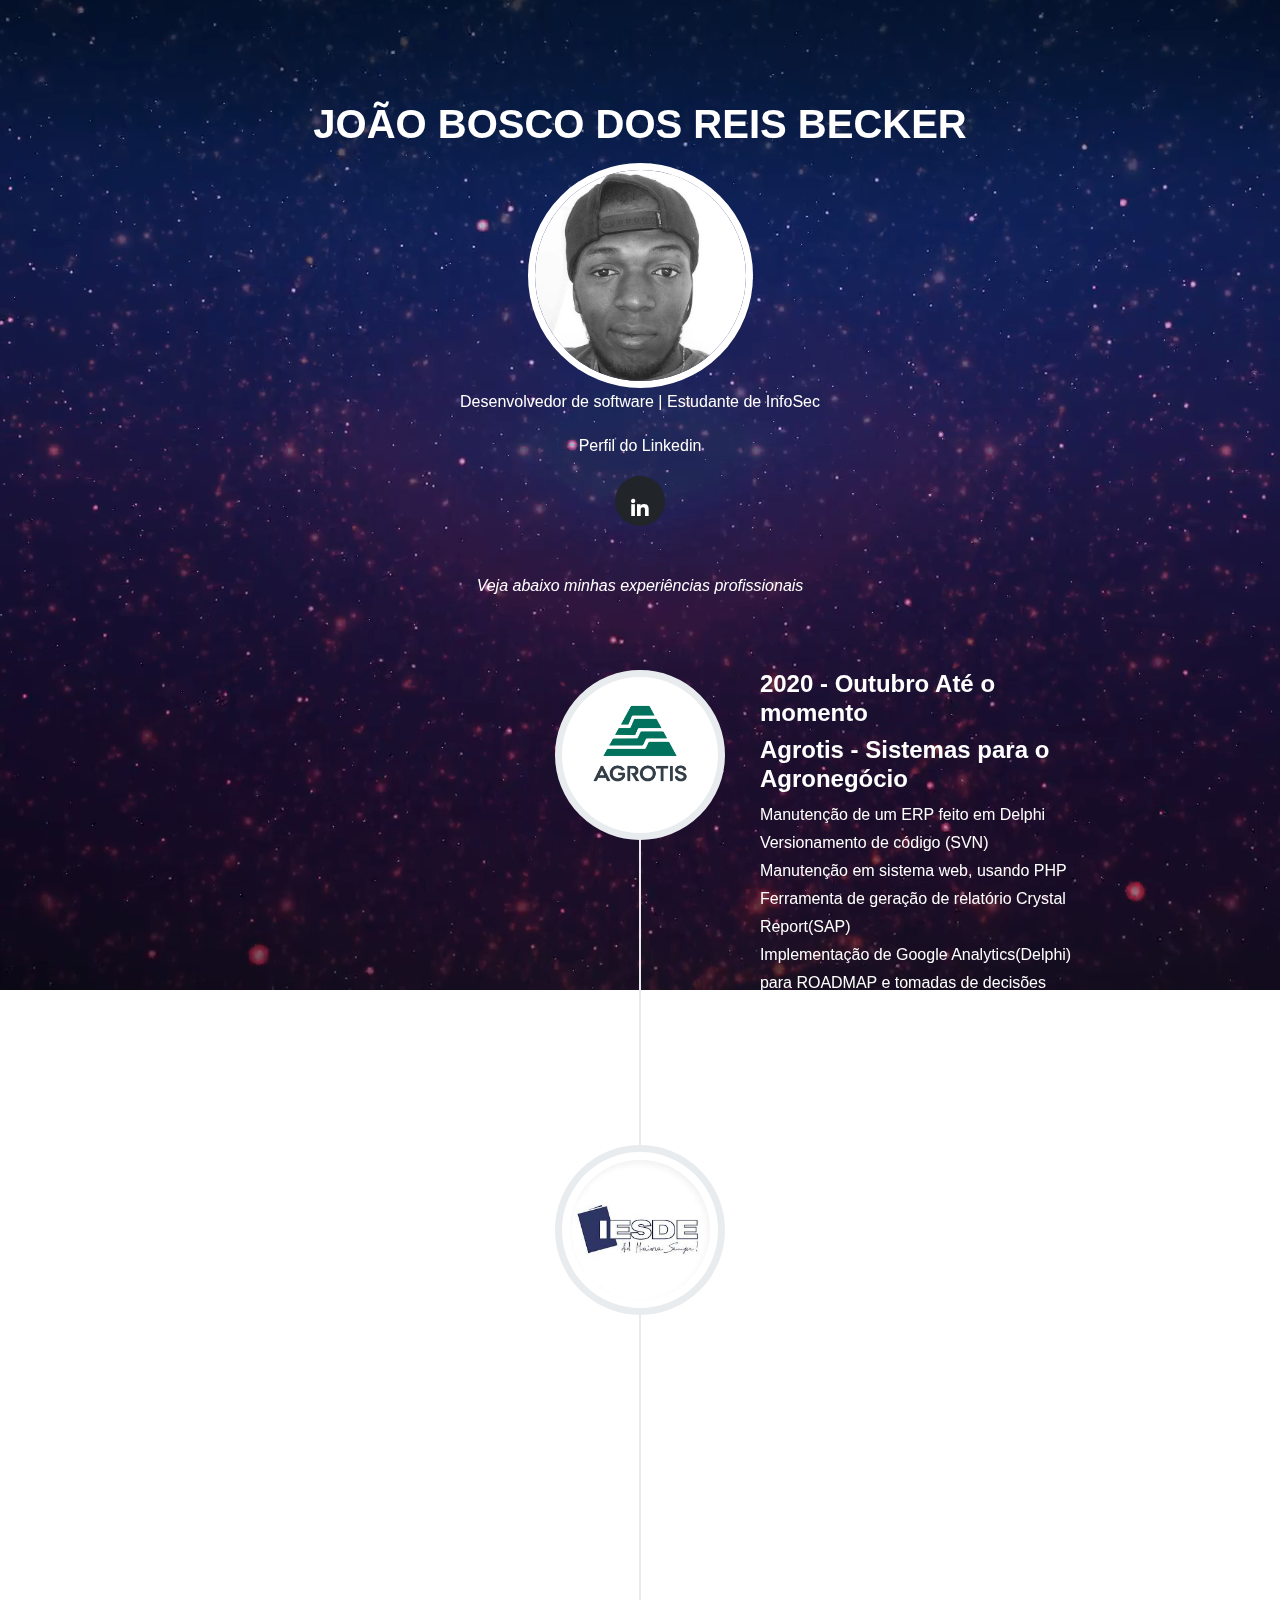
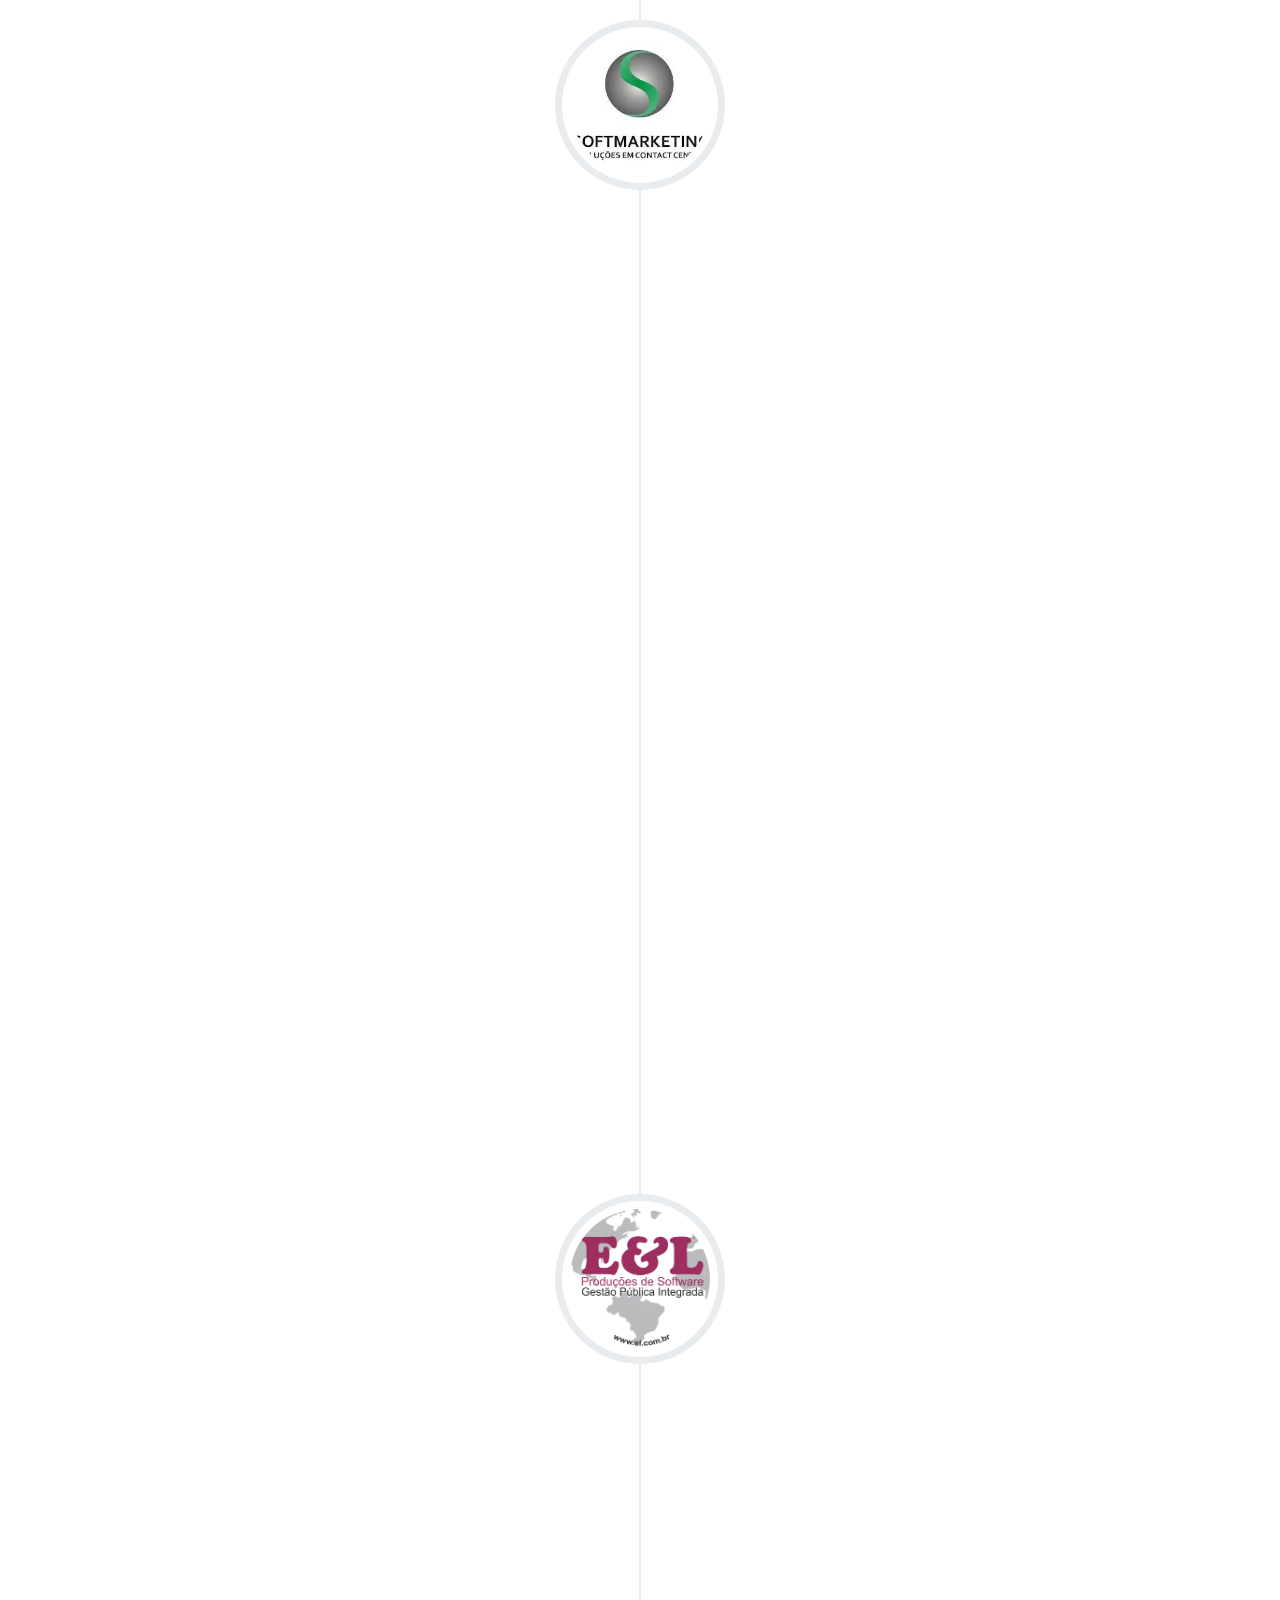
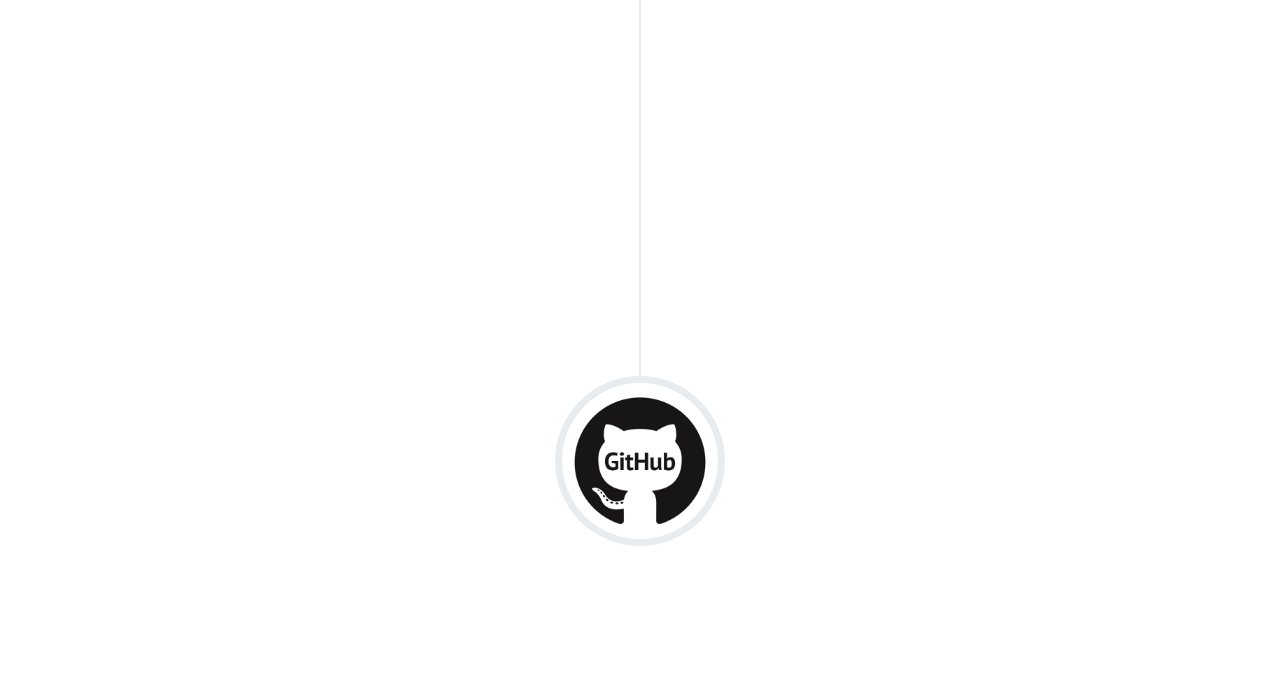
==== commit 23a19bff: "Code review and updates" ====
--- a/index.html
+++ b/index.html
@@ -20,13 +20,13 @@
     <meta name="language" content="Portuguese">
     <meta name="generator" content="N/A">
     <meta http-equiv="Content-Type" content="text/html; charset=utf-8">
-    <link rel="stylesheet" href="style.css">
-    <script type="text/javascript" src="file.js"></script>
+    <link rel="stylesheet" href="styles/style.css">
+    <script type="text/javascript" src="script/file.js"></script>
 </head>
 
 <body>
     <video id="_bgvid" playsinline autoplay muted loop>
-        <source src="video.mp4" type="video/mp4">
+        <source src="images/video.mp4" type="video/mp4">
     </video>
     <section class="page-section" id="about">
         <div class="container">
@@ -34,24 +34,16 @@
                 <div class="col-lg-12 text-center">
                     <h2 class="section-heading text-uppercase">João Bosco dos Reis Becker</h2>
                     <div class="team-member">
-                        <img class="mx-auto rounded-circle" src="imagem.jpg" alt="">
+                        <img class="mx-auto rounded-circle" src="images/imagem.jpg" alt="">
                         <p class="text-muted">Desenvolvedor de software | Estudante de InfoSec</p>
+                        <p class="text-muted">Perfil do Linkedin </p>
+                    
                         <ul class="list-inline social-buttons">
-                            <li class="list-inline-item">
-                                <a href="https://www.twitter.com/boscobecker" aria-label="Meu twitter" target="_blank" rel="noopener noreferrer">
-                                    <i class="fab fa-twitter"></i>
-                                </a>
-                            </li>
-                            <li class="list-inline-item social-buttons_Face">
-                                <a href="https://www.facebook.com/boscobecker" aria-label="Meu Facebook" target="_blank"
-                                    rel="noopener noreferrer">
-                                    <i class="fab fa-facebook-f"></i>
-                                </a>
-                            </li>
-                            <li class="list-inline-item">
+                             <li class="list-inline-item">
                                 <a href="https://linkedin.com/in/boscobecker/" aria-label="Meu Linkedin" target="_blank"
                                     rel="noopener noreferrer">
                                     <i class="fab fa-linkedin-in"></i>
+                                    
                                 </a>
                             </li>
                         </ul>
@@ -62,15 +54,39 @@
             <div class="row">
                 <div class="col-lg-12">
                     <ul class="timeline">
+                        
+                        <li class="timeline-inverted">                       
+                            <div class="timeline-image">
+                                <a href="http://www.Agrotis.com.br" aria-label="Link da Agrotis" target="_blank" rel="noopener noreferrer">
+                                    <img class="rounded-circle img-fluid" src="images/agrotis.png" alt="IESDE">
+                                </a>
+                            </div>
+                            <div class="timeline-panel">
+                                <div class="timeline-heading">
+                                    <h4>2020 - Outubro Até o momento</h4>
+                                    <h4 class="subheading">Agrotis - Sistemas para o Agronegócio</h4>
+                                </div>
+                                <div class="timeline-body">
+                                    <p class="text-muted">
+                                        Manutenção de um ERP feito em Delphi<br>
+                                        Versionamento de código (SVN)<br>
+                                        Manutenção em sistema web, usando PHP<br>
+                                        Ferramenta de geração de relatório Crystal Report(SAP)<br>
+                                        Implementação de Google Analytics(Delphi) para ROADMAP e tomadas de decisões gerencias
+                                    </p>
+                                </div>
+                            </div>
+                        </li>
+
                         <li>
                             <div class="timeline-image">
                                 <a href="http://www.iesde.com.br" aria-label="Link da IESDE" target="_blank" rel="noopener noreferrer">
-                                    <img class="rounded-circle img-fluid" src="iesde.jpg" alt="IESDE">
-                                </a>
-                            </div>
-                            <div class="timeline-panel">
-                                <div class="timeline-heading">
-                                    <h4>2018 - Dezembro - Até o momento</h4>
+                                    <img class="rounded-circle img-fluid" src="images/iesde.jpg" alt="IESDE">
+                                </a>
+                            </div>
+                            <div class="timeline-panel">
+                                <div class="timeline-heading">
+                                    <h4>2018 - Dezembro - 2019</h4>
                                     <h4 class="subheading">IESDE - Inteligência Educacional</h4>
                                 </div>
                                 <div class="timeline-body">
@@ -91,7 +107,7 @@
                         <li class="timeline-inverted">
                             <div class="timeline-image">
                                 <a href="http://www.softmarketing.com.br/" aria-label="Link da SoftMarketing" target="_blank" rel="noopener noreferrer">
-                                    <img class="rounded-circle img-fluid" src="soft.jpg" alt="">
+                                    <img class="rounded-circle img-fluid" src="images/soft.jpg" alt="">
                                 </a>
                             </div>
                             <div class="timeline-panel">
@@ -142,7 +158,7 @@
                         <li>
                             <div class="timeline-image">
                                 <a href="http://www.el.com.br/" aria-label="Link da E&L" target="_blank" rel="noopener noreferrer">
-                                    <img class="rounded-circle img-fluid" src="el.png" alt="">
+                                    <img class="rounded-circle img-fluid" src="images/el.png" alt="">
                                 </a>
                             </div>
                             <div class="timeline-panel">
@@ -177,7 +193,7 @@
                         <li class="timeline-inverted github">
                             <div class="timeline-image">
                                 <a href="https://www.github.com/boscobecker" aria-label="Link da GitHub" target="_blank" rel="noopener noreferrer">
-                                    <img class="rounded-circle img-fluid " src="github.gif" alt="GitHub">
+                                    <img class="rounded-circle img-fluid " src="images/github.gif" alt="GitHub">
                                 </a>
                             </div>
                         </li>
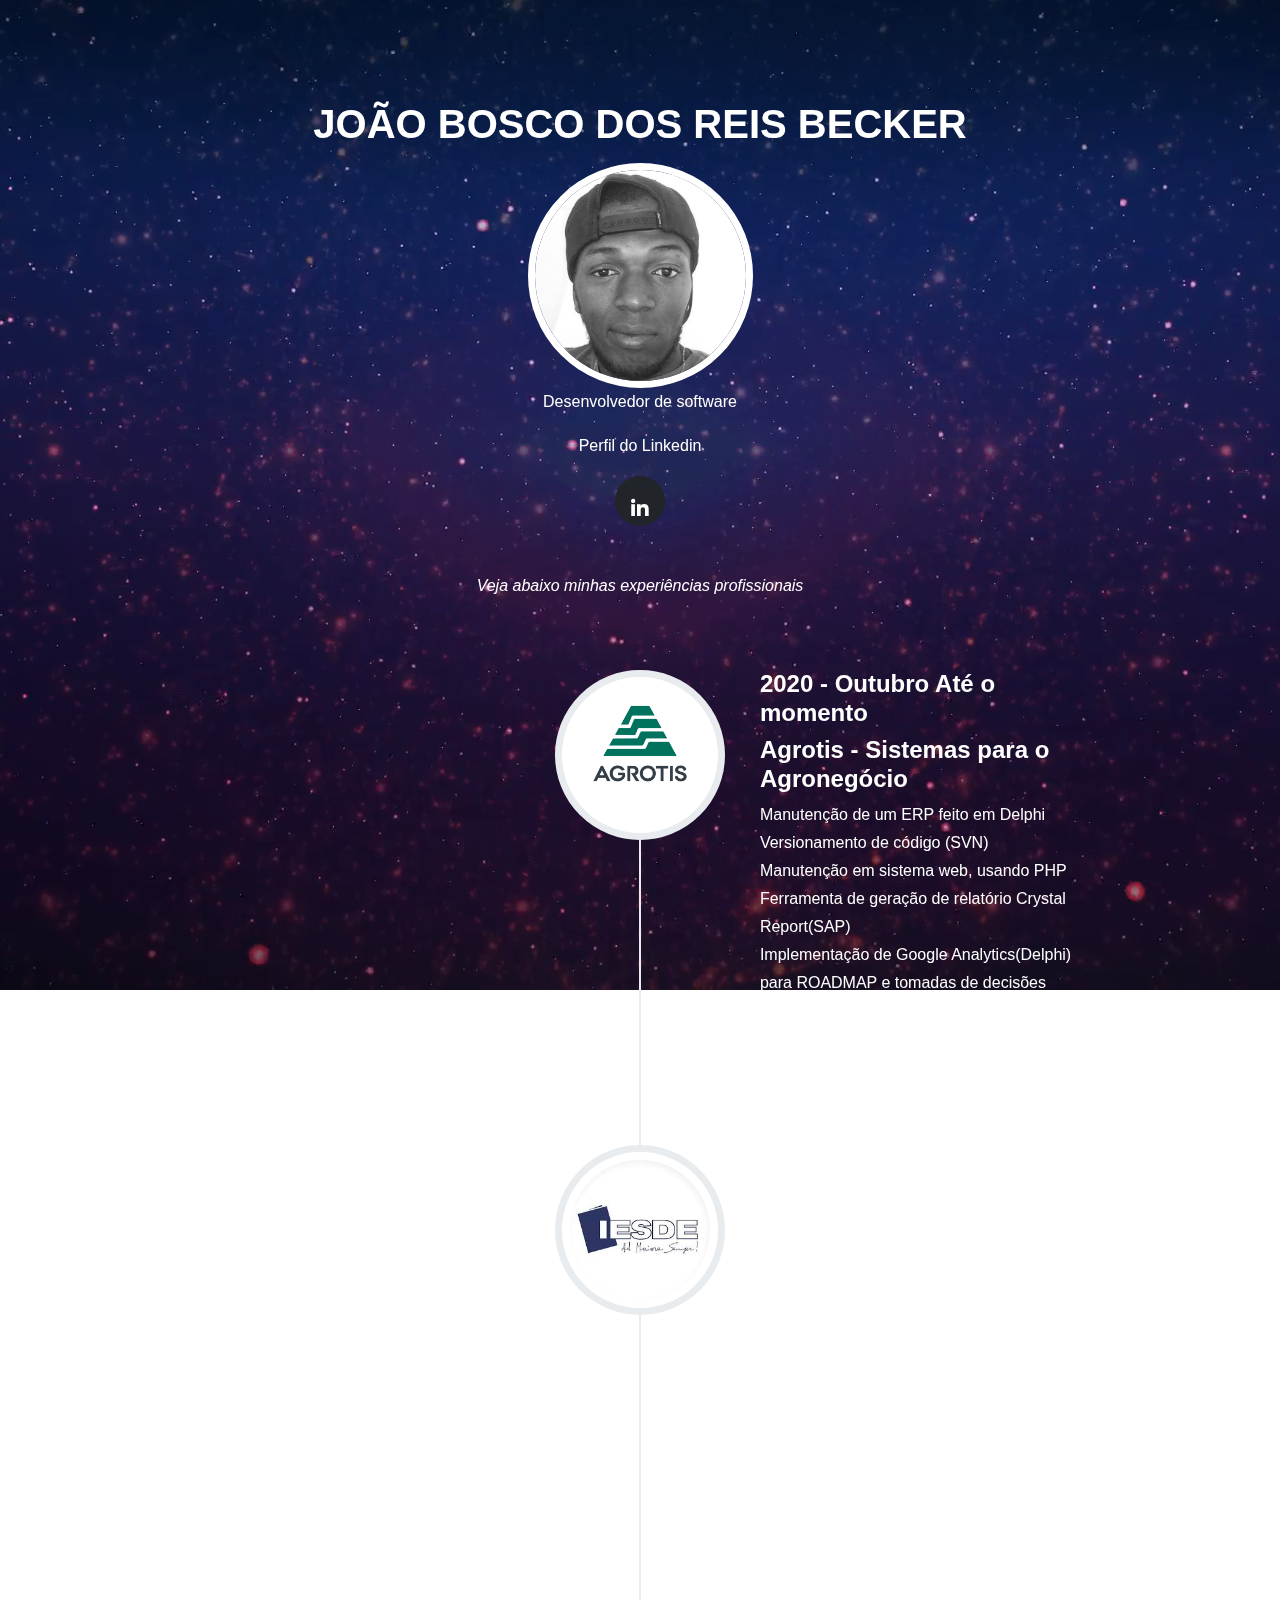
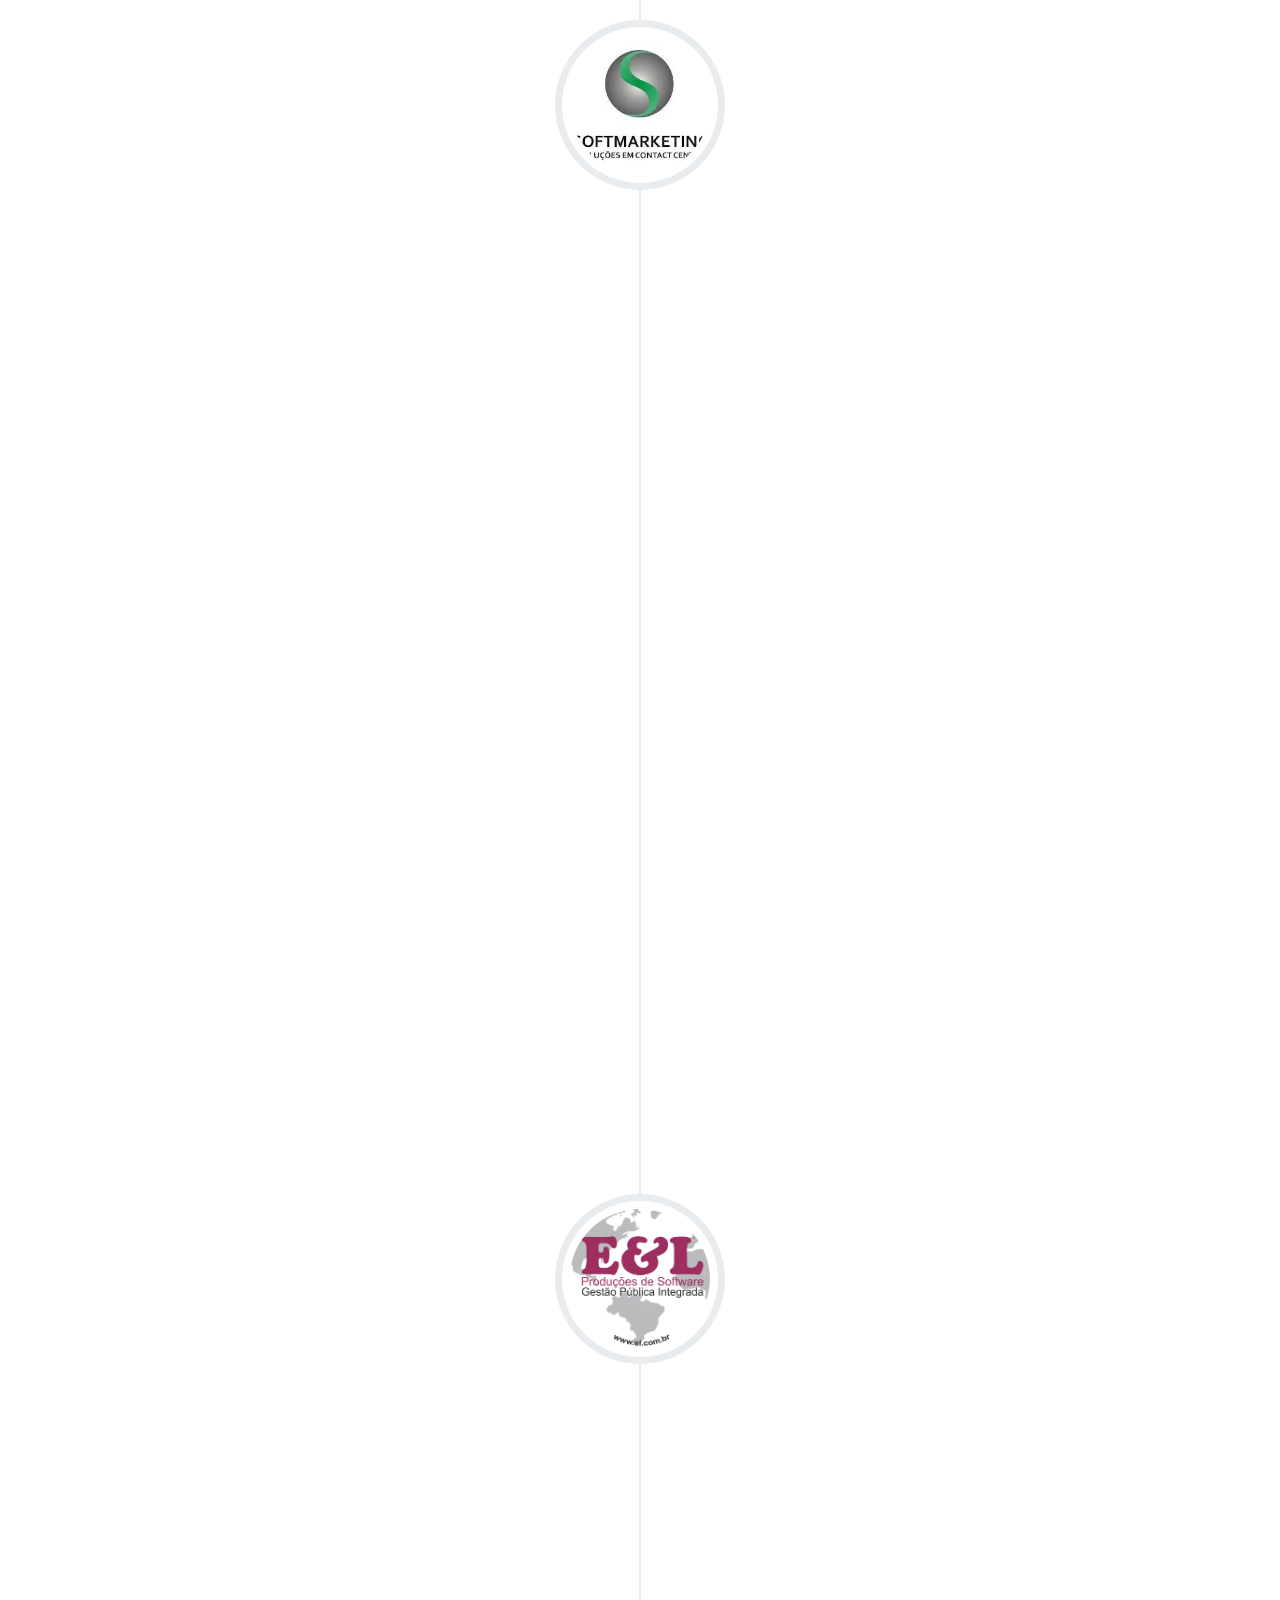
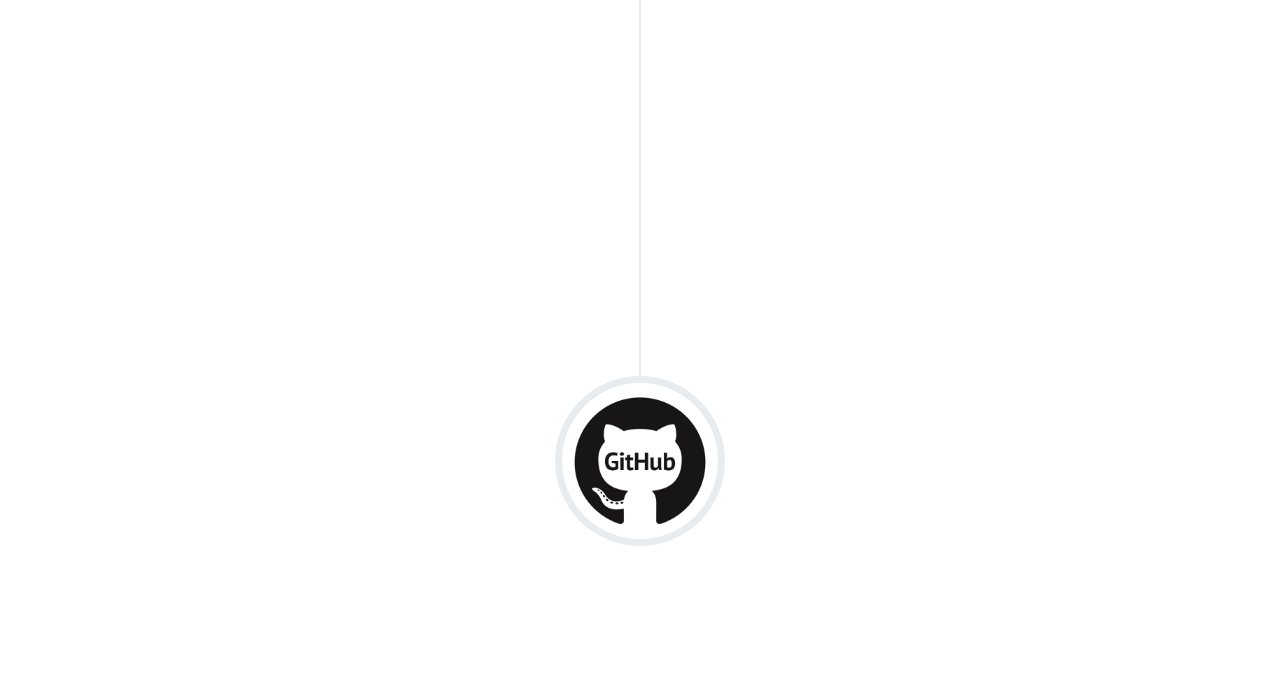
==== commit b244d501: "Update index.html" ====
--- a/index.html
+++ b/index.html
@@ -35,7 +35,7 @@
                     <h2 class="section-heading text-uppercase">João Bosco dos Reis Becker</h2>
                     <div class="team-member">
                         <img class="mx-auto rounded-circle" src="images/imagem.jpg" alt="">
-                        <p class="text-muted">Desenvolvedor de software | Estudante de InfoSec</p>
+                        <p class="text-muted">Desenvolvedor de software</p>
                         <p class="text-muted">Perfil do Linkedin </p>
                     
                         <ul class="list-inline social-buttons">
@@ -203,6 +203,8 @@
             </div>
         </div>
     </section>
+    <script async src="https://pagead2.googlesyndication.com/pagead/js/adsbygoogle.js?client=ca-pub-1221014883643198"
+     crossorigin="anonymous"></script>
 </body>
 
-</html>+</html>
